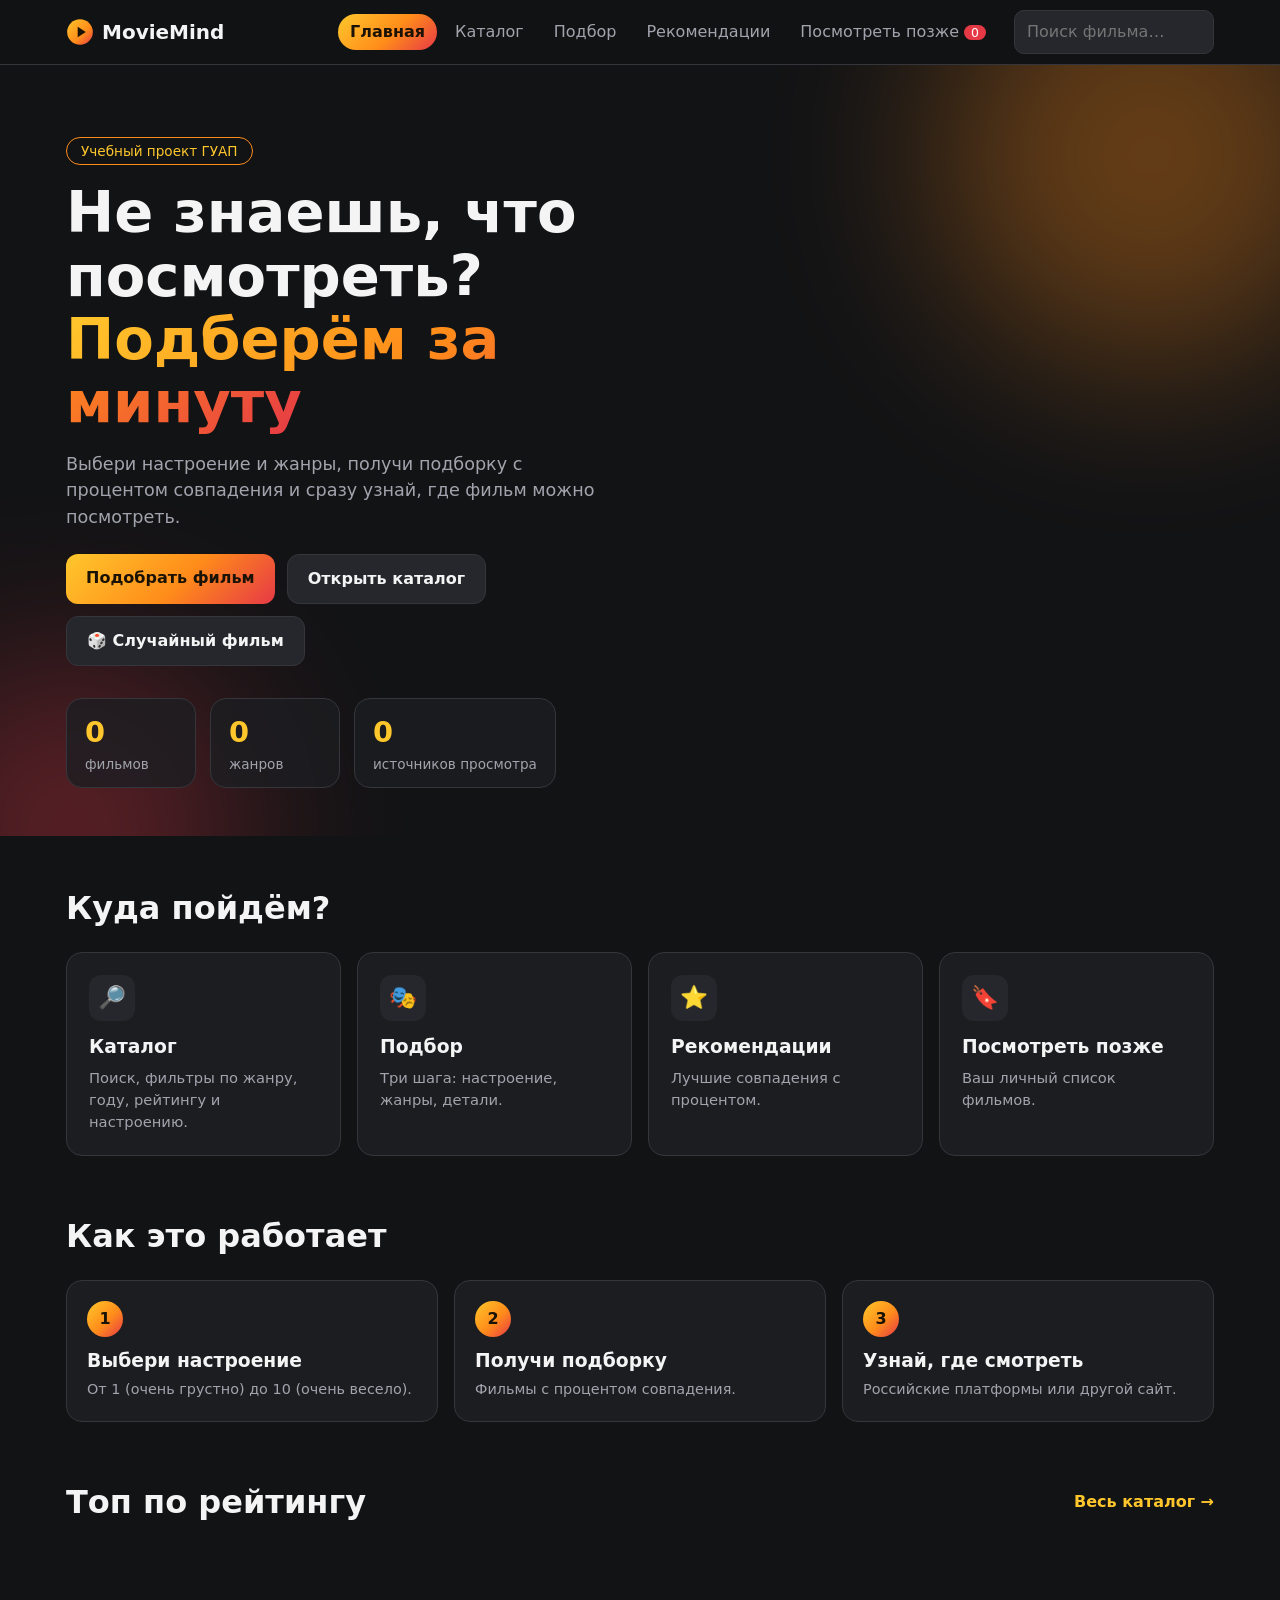
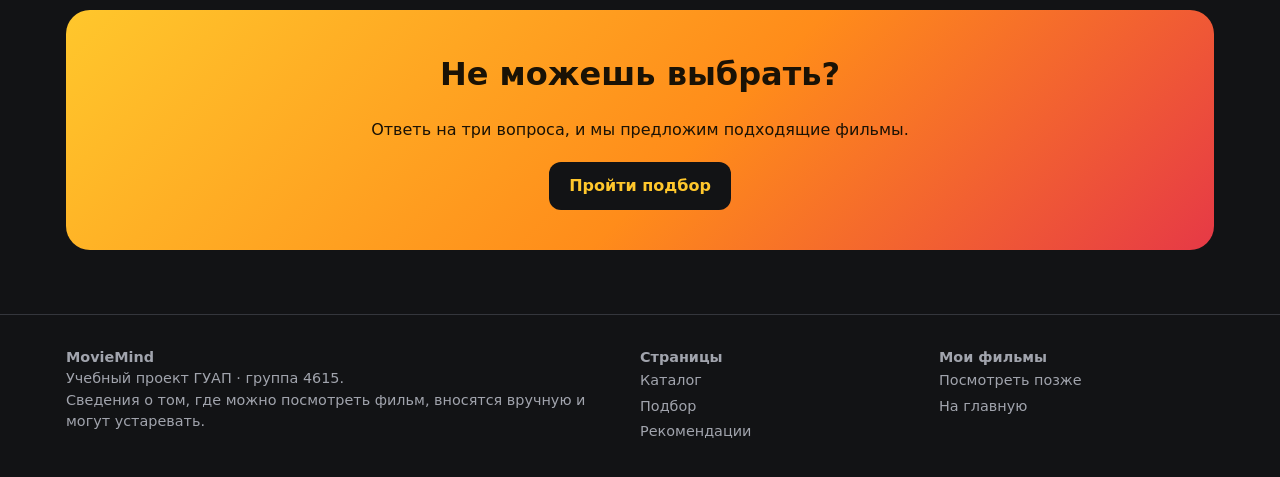
==== index.html @ a5f8bf85 "Add files via upload добавил файлы" ====
<!DOCTYPE html>
<html lang="ru">
<head>
<meta charset="UTF-8">
<meta name="viewport" content="width=device-width, initial-scale=1">
<title>MovieMind — подбор фильма за минуту</title>
<link rel="stylesheet" href="style.css">
</head>
<body data-page="index">
<div id="site-header"></div>
<main>
  <section class="hero">
    <div class="orb o1"></div><div class="orb o2"></div>
    <div class="wrap hero-in">
      <div>
        <span class="pill">Учебный проект ГУАП</span>
        <h1>Не знаешь, что посмотреть?<br><span class="grad-text">Подберём за минуту</span></h1>
        <p class="lead">Выбери настроение и жанры, получи подборку с процентом совпадения и сразу узнай, где фильм можно посмотреть.</p>
        <div class="hero-btns">
          <a class="btn btn-main" href="picker.html">Подобрать фильм</a>
          <a class="btn btn-ghost" href="catalog.html">Открыть каталог</a>
          <button class="btn btn-ghost" id="randomBtn" type="button">🎲 Случайный фильм</button>
        </div>
        <div class="stats">
          <div class="stat"><b id="statMovies">0</b>фильмов</div>
          <div class="stat"><b id="statGenres">0</b>жанров</div>
          <div class="stat"><b id="statSources">0</b>источников просмотра</div>
        </div>
      </div>
      <div class="stack" id="heroStack" aria-hidden="true"></div>
    </div>
  </section>

  <section class="wrap">
    <h2>Куда пойдём?</h2>
    <div class="tiles">
      <a class="tile" href="catalog.html"><span class="ico">🔎</span><h3>Каталог</h3><p>Поиск, фильтры по жанру, году, рейтингу и настроению.</p></a>
      <a class="tile" href="picker.html"><span class="ico">🎭</span><h3>Подбор</h3><p>Три шага: настроение, жанры, детали.</p></a>
      <a class="tile" href="recommendations.html"><span class="ico">⭐</span><h3>Рекомендации</h3><p>Лучшие совпадения с процентом.</p></a>
      <a class="tile" href="later.html"><span class="ico">🔖</span><h3>Посмотреть позже</h3><p>Ваш личный список фильмов.</p></a>
    </div>
  </section>

  <section class="wrap">
    <h2>Как это работает</h2>
    <div class="steps">
      <div class="step"><i>1</i><h3>Выбери настроение</h3><p class="meta">От 1 (очень грустно) до 10 (очень весело).</p></div>
      <div class="step"><i>2</i><h3>Получи подборку</h3><p class="meta">Фильмы с процентом совпадения.</p></div>
      <div class="step"><i>3</i><h3>Узнай, где смотреть</h3><p class="meta">Российские платформы или другой сайт.</p></div>
    </div>
  </section>

  <section class="wrap">
    <div class="row-head"><h2>Топ по рейтингу</h2><a href="catalog.html">Весь каталог →</a></div>
    <div class="hscroll" id="topRow"></div>
  </section>

  <section class="wrap">
    <div class="cta"><h2>Не можешь выбрать?</h2><p>Ответь на три вопроса, и мы предложим подходящие фильмы.</p><a class="btn btn-dark" href="picker.html">Пройти подбор</a></div>
  </section>
</main>
<div id="site-footer"></div>
<script src="data/movies.js"></script>
<script src="data/availability.js"></script>
<script src="func.js" defer></script>
</body>
</html>
---- style.css ----
:root{--bg:#121315;--surface:#1c1d21;--surface-2:#25272c;--border:#34363c;--text:#f4f4f5;--muted:#a1a4ad;--yellow:#FFC72C;--orange:#FF8C1A;--red:#E63946;--grad:linear-gradient(135deg,#FFC72C,#FF8C1A 55%,#E63946);--r:16px}
*{box-sizing:border-box}
html{scroll-behavior:smooth;scroll-padding-top:76px}
body{margin:0;background:var(--bg);color:var(--text);font:16px/1.5 system-ui,-apple-system,"Segoe UI",Roboto,Arial,sans-serif}
a{color:inherit;text-decoration:none}
button,input,select{font:inherit;color:inherit}
:focus-visible{outline:3px solid var(--yellow);outline-offset:2px}
.wrap{max-width:1180px;margin:0 auto;padding:0 16px}
section.wrap{padding-top:48px;padding-bottom:8px}
h1{font-size:clamp(2rem,6vw,3.6rem);line-height:1.1;margin:0 0 16px}
h2{font-size:clamp(1.4rem,3vw,2rem);margin:0 0 20px}
h3{margin:0 0 4px}
.grad-text{background:var(--grad);-webkit-background-clip:text;background-clip:text;color:transparent}
.meta{color:var(--muted);font-size:.9rem;margin:0}
.lead{color:var(--muted);font-size:1.1rem;max-width:560px;margin:0 0 24px}
.pill{display:inline-block;border:1px solid var(--orange);color:var(--yellow);border-radius:99px;padding:3px 14px;font-size:.85rem;margin-bottom:16px}
/* шапка */
.header{position:sticky;top:0;z-index:20;background:rgba(18,19,21,.85);backdrop-filter:blur(12px);border-bottom:1px solid var(--border)}
.header-in{display:flex;align-items:center;gap:16px;min-height:64px;flex-wrap:wrap;padding-top:6px;padding-bottom:6px}
.logo{font-weight:800;font-size:1.25rem;display:flex;align-items:center;gap:8px}
.logo svg{width:28px;height:28px}
nav{display:flex;gap:6px;margin-left:auto;flex-wrap:wrap}
nav a{color:var(--muted);padding:6px 12px;border-radius:99px;transition:.2s}
nav a:hover{color:var(--text);background:var(--surface-2)}
nav a.active{color:#1a1205;background:var(--grad);font-weight:700}
.count{background:var(--red);color:#fff;border-radius:99px;padding:0 7px;font-size:.78rem}
.quick{margin:0}
.input{background:var(--surface-2);border:1px solid var(--border);border-radius:10px;padding:9px 12px;width:100%}
#quickSearch{width:200px}
/* кнопки */
.btn{border:0;border-radius:12px;padding:12px 20px;font-weight:700;cursor:pointer;transition:.2s;display:inline-block;text-align:center}
.btn-main{background:var(--grad);color:#1a1205}
.btn-main:hover{transform:translateY(-2px);box-shadow:0 8px 24px rgba(255,140,26,.35)}
.btn-ghost{background:var(--surface-2);border:1px solid var(--border)}
.btn-ghost:hover{border-color:var(--yellow)}
.btn-dark{background:#121315;color:var(--yellow)}
.btn-dark:hover{transform:translateY(-2px)}
/* hero */
.hero{position:relative;overflow:hidden;padding:72px 0 48px}
.hero-in{position:relative;display:grid;grid-template-columns:1.2fr .8fr;gap:32px;align-items:center}
.orb{position:absolute;border-radius:50%;filter:blur(90px);opacity:.35;animation:float 9s ease-in-out infinite alternate}
.o1{width:420px;height:420px;background:var(--orange);top:-120px;right:-80px}
.o2{width:340px;height:340px;background:var(--red);bottom:-160px;left:-100px;animation-delay:-4s}
@keyframes float{to{transform:translate(30px,20px) scale(1.1)}}
.hero-btns{display:flex;gap:12px;flex-wrap:wrap}
.stats{display:flex;gap:14px;flex-wrap:wrap;margin-top:32px}
.stat{background:rgba(28,29,33,.8);border:1px solid var(--border);border-radius:var(--r);padding:12px 18px;min-width:130px;color:var(--muted);font-size:.85rem}
.stat b{display:block;font-size:1.8rem;color:var(--yellow)}
.stack{position:relative;height:380px}
.mini{position:absolute;width:190px;aspect-ratio:2/3;border-radius:var(--r);border:1px solid rgba(255,255,255,.15);box-shadow:0 20px 40px rgba(0,0,0,.5);display:flex;flex-direction:column;justify-content:flex-end;padding:14px;font-weight:700;transition:.3s}
.mini small{font-weight:400;opacity:.85}
.m0{left:0;top:30px;transform:rotate(-8deg)}
.m1{left:25%;top:0;transform:rotate(3deg);z-index:2}
.m2{right:0;top:50px;transform:rotate(11deg)}
.mini:hover{transform:translateY(-10px) rotate(0)}
/* плитки, шаги, CTA */
.tiles{display:grid;gap:16px;grid-template-columns:repeat(auto-fit,minmax(220px,1fr))}
.tile{background:var(--surface);border:1px solid var(--border);border-radius:var(--r);padding:22px;transition:.25s;position:relative;overflow:hidden}
.tile:hover{transform:translateY(-6px);border-color:var(--orange);box-shadow:0 14px 30px rgba(255,140,26,.18)}
.tile p{color:var(--muted);font-size:.92rem;margin:6px 0 0}
.ico{display:grid;place-items:center;width:46px;height:46px;border-radius:12px;background:var(--surface-2);font-size:1.4rem;margin-bottom:12px}
.steps{display:grid;gap:16px;grid-template-columns:repeat(auto-fit,minmax(220px,1fr))}
.step{background:var(--surface);border:1px solid var(--border);border-radius:var(--r);padding:20px}
.step i{display:grid;place-items:center;width:36px;height:36px;border-radius:50%;background:var(--grad);color:#1a1205;font-style:normal;font-weight:800;margin-bottom:10px}
.row-head{display:flex;justify-content:space-between;align-items:center;gap:12px;flex-wrap:wrap;margin-bottom:16px}
.row-head h2{margin:0}
.row-head>a:not(.btn){color:var(--yellow);font-weight:600}
.hscroll{display:flex;gap:16px;overflow-x:auto;padding-bottom:12px;scroll-snap-type:x proximity}
.hscroll .card{min-width:190px;max-width:190px;scroll-snap-align:start}
.cta{background:var(--grad);color:#1a1205;border-radius:24px;padding:40px 24px;text-align:center}
.cta p{margin:0 0 20px}
/* внутренние страницы */
.page-head{padding:48px 0 16px;background:radial-gradient(500px 220px at 80% 0,rgba(230,57,70,.25),transparent),radial-gradient(500px 220px at 5% 0,rgba(255,199,44,.15),transparent);border-bottom:1px solid var(--border)}
.page-head h1{font-size:clamp(1.8rem,5vw,2.8rem)}
.crumbs{color:var(--muted);font-size:.9rem;margin:0 0 8px}
.crumbs a:hover{color:var(--yellow)}
/* каталог */
.layout{display:grid;gap:24px;grid-template-columns:260px 1fr}
.filters,.panel{background:var(--surface);border:1px solid var(--border);border-radius:var(--r);padding:18px}
.filters{align-self:start;position:sticky;top:80px}
.filters #paramsBox .f-title:first-child{margin-top:16px}
.f-title{font-weight:700;margin:16px 0 8px;font-size:.95rem;color:var(--muted)}
.f-title:first-child{margin-top:0}
.row2{display:flex;gap:8px}
input[type=range]{width:100%;accent-color:var(--orange)}
.chips{display:flex;flex-wrap:wrap;gap:8px}
.chip{background:var(--surface-2);border:1px solid var(--border);border-radius:99px;padding:5px 12px;cursor:pointer;font-size:.9rem;transition:.2s}
.chip:hover{border-color:var(--orange)}
.chip.active{background:var(--yellow);color:#1a1205;border-color:var(--yellow);font-weight:600}
.toolbar{display:flex;gap:10px;flex-wrap:wrap;align-items:center;margin-bottom:12px}
.toolbar .input{flex:1;min-width:160px}
.toolbar select.input{flex:0 0 auto;width:auto}
#filtersBtn{display:none}
.grid{display:grid;gap:16px;grid-template-columns:repeat(auto-fill,minmax(200px,1fr))}
.card{background:var(--surface);border:1px solid var(--border);border-radius:var(--r);overflow:hidden;display:flex;flex-direction:column;transition:.2s}
.card:hover{transform:translateY(-4px);border-color:var(--orange);box-shadow:0 10px 28px rgba(0,0,0,.4)}
.poster{position:relative;aspect-ratio:2/3;display:grid;place-items:center;font-size:4rem;font-weight:800;color:rgba(255,255,255,.85)}
.poster img{position:absolute;inset:0;width:100%;height:100%;object-fit:cover}
.p0{background:linear-gradient(160deg,#FFC72C,#FF8C1A)}
.p1{background:linear-gradient(160deg,#FF8C1A,#E63946)}
.p2{background:linear-gradient(160deg,#6b6f78,#25272c)}
.p3{background:linear-gradient(160deg,#E63946,#4a1d22)}
.badge{position:absolute;top:10px;left:10px;background:var(--yellow);color:#1a1205;font-weight:800;border-radius:8px;padding:2px 8px;font-size:.9rem}
.mood{position:absolute;top:10px;right:10px;background:rgba(18,19,21,.85);border-radius:8px;padding:2px 8px;font-size:.78rem;font-weight:600}
.card-body{padding:12px;display:flex;flex-direction:column;gap:6px;flex:1}
.card h3{font-size:1rem}
.desc{color:var(--muted);font-size:.88rem;margin:0;display:-webkit-box;-webkit-line-clamp:2;-webkit-box-orient:vertical;overflow:hidden}
.match{height:6px;border-radius:99px;background:var(--surface-2);overflow:hidden}
.match span{display:block;height:100%;background:var(--grad)}
.actions{display:flex;gap:8px;margin-top:auto;padding-top:8px}
.actions .btn{padding:8px 6px;font-size:.82rem;flex:1}
.later-btn.on{background:var(--red);border-color:var(--red);color:#fff}
.msg{padding:24px;text-align:center;color:var(--muted);background:var(--surface);border:1px dashed var(--border);border-radius:var(--r);margin-bottom:16px}
.msg.error{border-color:var(--red);color:#ffb4ba}
.msg.warn{border-color:var(--orange);color:#ffd2a1}
/* подбор */
.wizard{max-width:720px;margin:0 auto;padding:28px}
.progress{height:8px;border-radius:99px;background:var(--surface-2);overflow:hidden;margin-bottom:10px}
.progress span{display:block;height:100%;width:50%;background:var(--grad);transition:.3s}
.pane{display:none;padding:12px 0}
.pane.active{display:block}
.mood-box{background:var(--surface-2);border:1px solid var(--border);border-radius:12px;padding:10px 12px}
.mood-preview{display:flex;align-items:center;gap:8px;flex-wrap:wrap;margin-bottom:8px;font-size:.9rem;color:var(--yellow);font-weight:600}
.mood-face-sm{font-size:1.7rem;line-height:1}
.mood-field{display:flex;align-items:center;gap:6px;flex:1;font-size:.85rem;color:var(--muted)}
.mood-field .input{padding:6px 8px;min-width:0}
.wiz-actions{display:flex;justify-content:space-between;margin-top:20px}
/* окно и подсказки */
dialog{background:var(--surface);color:var(--text);border:1px solid var(--border);border-radius:var(--r);padding:24px;max-width:460px;width:calc(100% - 32px)}
dialog::backdrop{background:rgba(0,0,0,.7)}
.tag{display:inline-block;background:var(--surface-2);border:1px solid var(--border);border-radius:99px;padding:2px 10px;font-size:.85rem}
.src{display:flex;justify-content:space-between;align-items:center;gap:8px;padding:10px 0;border-bottom:1px solid var(--border)}
.src a{color:var(--yellow);font-weight:600}
.note{color:var(--muted);font-size:.85rem;margin:12px 0 0}
#toast{position:fixed;bottom:20px;left:50%;transform:translate(-50%,20px);background:var(--surface-2);border:1px solid var(--orange);padding:10px 18px;border-radius:12px;opacity:0;pointer-events:none;transition:.25s;z-index:50}
#toast.show{opacity:1;transform:translate(-50%,0)}
footer{border-top:1px solid var(--border);margin-top:56px;padding:32px 0;color:var(--muted);font-size:.9rem}
.f-cols{display:grid;gap:24px;grid-template-columns:2fr 1fr 1fr}
.f-cols a{display:block;padding:2px 0}
.f-cols a:hover{color:var(--yellow)}
@media(max-width:860px){
  .hero-in,.f-cols{grid-template-columns:1fr}
  .stack{display:none}
  .layout{grid-template-columns:1fr}
  .filters{display:none;position:static}
  .filters.open{display:block}
  #filtersBtn{display:inline-block}
  nav{margin-left:0;order:3;width:100%}
  .quick{flex:1}
  #quickSearch{width:100%}
}
@media(prefers-reduced-motion:reduce){*{transition:none!important;animation:none!important;scroll-behavior:auto!important}}
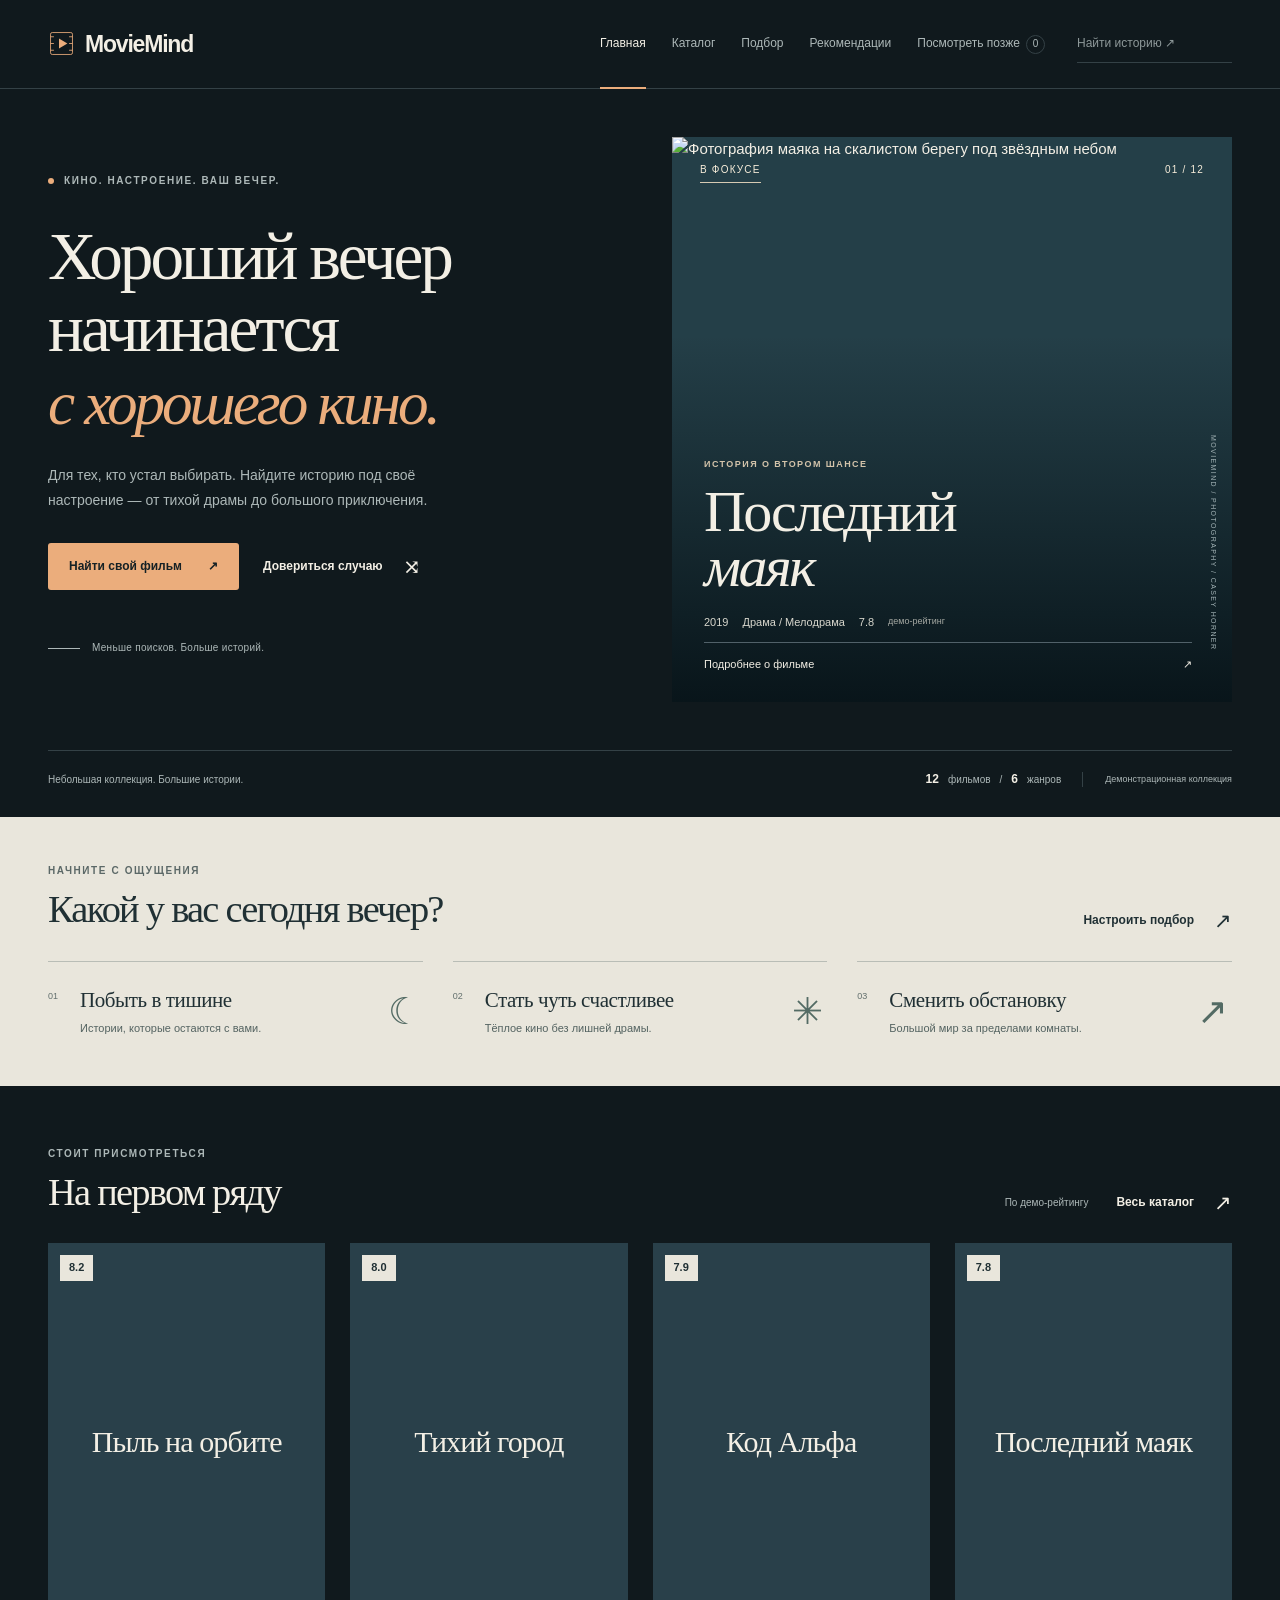
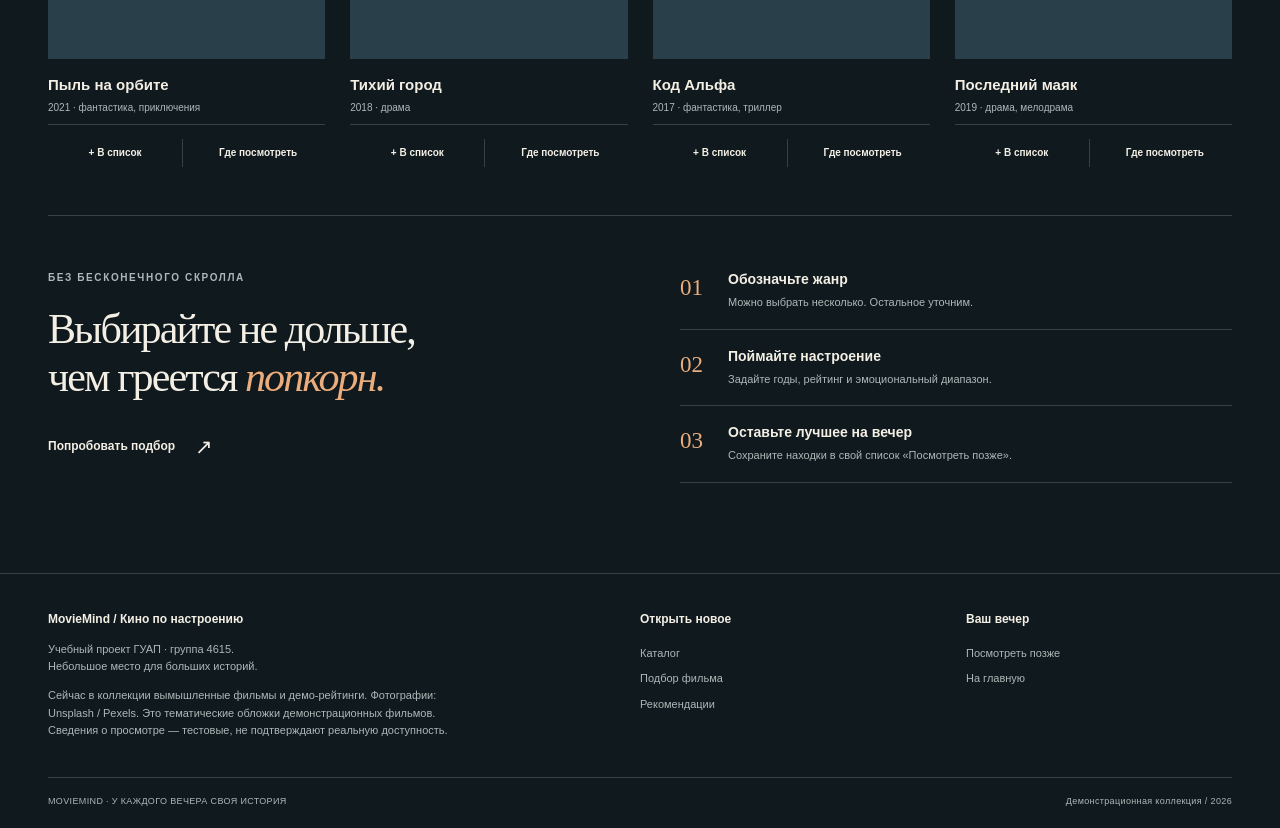
==== commit d62f73ca: "Redesign MovieMind and document next team task" ====
--- a/index.html
+++ b/index.html
@@ -1,67 +1,48 @@
 <!DOCTYPE html>
 <html lang="ru">
 <head>
-<meta charset="UTF-8">
-<meta name="viewport" content="width=device-width, initial-scale=1">
-<title>MovieMind — подбор фильма за минуту</title>
-<link rel="stylesheet" href="style.css">
+<meta charset="UTF-8"><meta name="viewport" content="width=device-width, initial-scale=1">
+<meta name="description" content="MovieMind — найдите кино под своё настроение и соберите список на вечер.">
+<meta name="theme-color" content="#10191d">
+<title>MovieMind — у каждого вечера своя история</title>
+<link rel="icon" href="assets/favicon.svg" type="image/svg+xml"><link rel="stylesheet" href="style.css">
 </head>
 <body data-page="index">
 <div id="site-header"></div>
-<main>
-  <section class="hero">
-    <div class="orb o1"></div><div class="orb o2"></div>
-    <div class="wrap hero-in">
-      <div>
-        <span class="pill">Учебный проект ГУАП</span>
-        <h1>Не знаешь, что посмотреть?<br><span class="grad-text">Подберём за минуту</span></h1>
-        <p class="lead">Выбери настроение и жанры, получи подборку с процентом совпадения и сразу узнай, где фильм можно посмотреть.</p>
-        <div class="hero-btns">
-          <a class="btn btn-main" href="picker.html">Подобрать фильм</a>
-          <a class="btn btn-ghost" href="catalog.html">Открыть каталог</a>
-          <button class="btn btn-ghost" id="randomBtn" type="button">🎲 Случайный фильм</button>
-        </div>
-        <div class="stats">
-          <div class="stat"><b id="statMovies">0</b>фильмов</div>
-          <div class="stat"><b id="statGenres">0</b>жанров</div>
-          <div class="stat"><b id="statSources">0</b>источников просмотра</div>
-        </div>
-      </div>
-      <div class="stack" id="heroStack" aria-hidden="true"></div>
-    </div>
-  </section>
-
-  <section class="wrap">
-    <h2>Куда пойдём?</h2>
-    <div class="tiles">
-      <a class="tile" href="catalog.html"><span class="ico">🔎</span><h3>Каталог</h3><p>Поиск, фильтры по жанру, году, рейтингу и настроению.</p></a>
-      <a class="tile" href="picker.html"><span class="ico">🎭</span><h3>Подбор</h3><p>Три шага: настроение, жанры, детали.</p></a>
-      <a class="tile" href="recommendations.html"><span class="ico">⭐</span><h3>Рекомендации</h3><p>Лучшие совпадения с процентом.</p></a>
-      <a class="tile" href="later.html"><span class="ico">🔖</span><h3>Посмотреть позже</h3><p>Ваш личный список фильмов.</p></a>
-    </div>
-  </section>
-
-  <section class="wrap">
-    <h2>Как это работает</h2>
-    <div class="steps">
-      <div class="step"><i>1</i><h3>Выбери настроение</h3><p class="meta">От 1 (очень грустно) до 10 (очень весело).</p></div>
-      <div class="step"><i>2</i><h3>Получи подборку</h3><p class="meta">Фильмы с процентом совпадения.</p></div>
-      <div class="step"><i>3</i><h3>Узнай, где смотреть</h3><p class="meta">Российские платформы или другой сайт.</p></div>
-    </div>
-  </section>
-
-  <section class="wrap">
-    <div class="row-head"><h2>Топ по рейтингу</h2><a href="catalog.html">Весь каталог →</a></div>
-    <div class="hscroll" id="topRow"></div>
-  </section>
-
-  <section class="wrap">
-    <div class="cta"><h2>Не можешь выбрать?</h2><p>Ответь на три вопроса, и мы предложим подходящие фильмы.</p><a class="btn btn-dark" href="picker.html">Пройти подбор</a></div>
-  </section>
+<main id="main-content">
+<section class="hero wrap" aria-labelledby="heroTitle">
+ <div class="hero-copy">
+  <p class="eyebrow"><span class="live-dot"></span> Кино. Настроение. Ваш вечер.</p>
+  <h1 id="heroTitle">Хороший вечер<br>начинается<br><em>с хорошего кино.</em></h1>
+  <p class="lead">Для тех, кто устал выбирать. Найдите историю под своё настроение — от тихой драмы до большого приключения.</p>
+  <div class="hero-btns"><a class="btn btn-main" href="picker.html">Найти свой фильм <span aria-hidden="true">↗</span></a><button class="text-btn" id="randomBtn" type="button">Довериться случаю <span aria-hidden="true">⤨</span></button></div>
+  <div class="hero-caption"><span class="caption-rule"></span> Меньше поисков. Больше историй.</div>
+ </div>
+ <article class="feature" aria-labelledby="featureTitle">
+  <img class="feature-art" src="assets/photo-1.jpg" alt="Фотография маяка на скалистом берегу под звёздным небом" fetchpriority="high" width="1200" height="1500">
+  <div class="feature-top"><span>В ФОКУСЕ</span><span>01 / 12</span></div>
+  <div class="feature-info"><p class="eyebrow">История о втором шансе</p><h2 id="featureTitle">Последний<br><em>маяк</em></h2><p class="feature-meta">2019 <span>Драма / Мелодрама</span> 7.8 <small>демо-рейтинг</small></p><button class="feature-link" id="featureBtn" type="button">Подробнее о фильме <span aria-hidden="true">↗</span></button></div>
+  <span class="feature-side">MOVIEMIND / PHOTOGRAPHY / CASEY HORNER</span>
+ </article>
+</section>
+<div class="collection-line wrap"><span>Небольшая коллекция. Большие истории.</span><div><b id="statMovies">12</b> фильмов <span aria-hidden="true">/</span> <b id="statGenres">6</b> жанров <span class="collection-note">Демонстрационная коллекция</span></div></div>
+<section class="mood-section" aria-labelledby="moodHeading"><div class="wrap">
+ <div class="row-head"><div><p class="eyebrow">НАЧНИТЕ С ОЩУЩЕНИЯ</p><h2 id="moodHeading">Какой у вас сегодня вечер?</h2></div><a class="editorial-link" href="picker.html">Настроить подбор <span aria-hidden="true">↗</span></a></div>
+ <div class="mood-collections">
+  <a class="mood-collection" href="catalog.html?genre=драма&amp;moodFrom=1&amp;moodTo=4"><span class="mood-number">01</span><div><h3>Побыть в тишине</h3><p>Истории, которые остаются с вами.</p></div><span class="mood-symbol" aria-hidden="true">☾</span></a>
+  <a class="mood-collection" href="catalog.html?genre=комедия&amp;moodFrom=7&amp;moodTo=10"><span class="mood-number">02</span><div><h3>Стать чуть счастливее</h3><p>Тёплое кино без лишней драмы.</p></div><span class="mood-symbol" aria-hidden="true">✳</span></a>
+  <a class="mood-collection" href="catalog.html?genre=приключения"><span class="mood-number">03</span><div><h3>Сменить обстановку</h3><p>Большой мир за пределами комнаты.</p></div><span class="mood-symbol" aria-hidden="true">↗</span></a>
+ </div>
+</div></section>
+<section class="wrap selection-section" aria-labelledby="selectionHeading">
+ <div class="row-head"><div><p class="eyebrow">СТОИТ ПРИСМОТРЕТЬСЯ</p><h2 id="selectionHeading">На первом ряду</h2></div><div class="selection-nav"><span>По демо-рейтингу</span><a class="editorial-link" href="catalog.html">Весь каталог <span aria-hidden="true">↗</span></a></div></div>
+ <div class="home-grid" id="topRow"></div>
+</section>
+<section class="wrap about-selection" aria-labelledby="aboutHeading">
+ <div><p class="eyebrow">БЕЗ БЕСКОНЕЧНОГО СКРОЛЛА</p><h2 id="aboutHeading">Выбирайте не дольше,<br>чем греется <em>попкорн.</em></h2><a class="editorial-link" href="picker.html">Попробовать подбор <span aria-hidden="true">↗</span></a></div>
+ <ol class="editorial-steps"><li><span>01</span><div><h3>Обозначьте жанр</h3><p>Можно выбрать несколько. Остальное уточним.</p></div></li><li><span>02</span><div><h3>Поймайте настроение</h3><p>Задайте годы, рейтинг и эмоциональный диапазон.</p></div></li><li><span>03</span><div><h3>Оставьте лучшее на вечер</h3><p>Сохраните находки в свой список «Посмотреть позже».</p></div></li></ol>
+</section>
 </main>
 <div id="site-footer"></div>
-<script src="data/movies.js"></script>
-<script src="data/availability.js"></script>
-<script src="func.js" defer></script>
-</body>
-</html>
+<script src="data/movies.js"></script><script src="data/availability.js"></script><script src="func.js" defer></script>
+</body></html>
--- a/style.css
+++ b/style.css
@@ -1,152 +1,11 @@
-:root{--bg:#121315;--surface:#1c1d21;--surface-2:#25272c;--border:#34363c;--text:#f4f4f5;--muted:#a1a4ad;--yellow:#FFC72C;--orange:#FF8C1A;--red:#E63946;--grad:linear-gradient(135deg,#FFC72C,#FF8C1A 55%,#E63946);--r:16px}
-*{box-sizing:border-box}
-html{scroll-behavior:smooth;scroll-padding-top:76px}
-body{margin:0;background:var(--bg);color:var(--text);font:16px/1.5 system-ui,-apple-system,"Segoe UI",Roboto,Arial,sans-serif}
-a{color:inherit;text-decoration:none}
-button,input,select{font:inherit;color:inherit}
-:focus-visible{outline:3px solid var(--yellow);outline-offset:2px}
-.wrap{max-width:1180px;margin:0 auto;padding:0 16px}
-section.wrap{padding-top:48px;padding-bottom:8px}
-h1{font-size:clamp(2rem,6vw,3.6rem);line-height:1.1;margin:0 0 16px}
-h2{font-size:clamp(1.4rem,3vw,2rem);margin:0 0 20px}
-h3{margin:0 0 4px}
-.grad-text{background:var(--grad);-webkit-background-clip:text;background-clip:text;color:transparent}
-.meta{color:var(--muted);font-size:.9rem;margin:0}
-.lead{color:var(--muted);font-size:1.1rem;max-width:560px;margin:0 0 24px}
-.pill{display:inline-block;border:1px solid var(--orange);color:var(--yellow);border-radius:99px;padding:3px 14px;font-size:.85rem;margin-bottom:16px}
-/* шапка */
-.header{position:sticky;top:0;z-index:20;background:rgba(18,19,21,.85);backdrop-filter:blur(12px);border-bottom:1px solid var(--border)}
-.header-in{display:flex;align-items:center;gap:16px;min-height:64px;flex-wrap:wrap;padding-top:6px;padding-bottom:6px}
-.logo{font-weight:800;font-size:1.25rem;display:flex;align-items:center;gap:8px}
-.logo svg{width:28px;height:28px}
-nav{display:flex;gap:6px;margin-left:auto;flex-wrap:wrap}
-nav a{color:var(--muted);padding:6px 12px;border-radius:99px;transition:.2s}
-nav a:hover{color:var(--text);background:var(--surface-2)}
-nav a.active{color:#1a1205;background:var(--grad);font-weight:700}
-.count{background:var(--red);color:#fff;border-radius:99px;padding:0 7px;font-size:.78rem}
-.quick{margin:0}
-.input{background:var(--surface-2);border:1px solid var(--border);border-radius:10px;padding:9px 12px;width:100%}
-#quickSearch{width:200px}
-/* кнопки */
-.btn{border:0;border-radius:12px;padding:12px 20px;font-weight:700;cursor:pointer;transition:.2s;display:inline-block;text-align:center}
-.btn-main{background:var(--grad);color:#1a1205}
-.btn-main:hover{transform:translateY(-2px);box-shadow:0 8px 24px rgba(255,140,26,.35)}
-.btn-ghost{background:var(--surface-2);border:1px solid var(--border)}
-.btn-ghost:hover{border-color:var(--yellow)}
-.btn-dark{background:#121315;color:var(--yellow)}
-.btn-dark:hover{transform:translateY(-2px)}
-/* hero */
-.hero{position:relative;overflow:hidden;padding:72px 0 48px}
-.hero-in{position:relative;display:grid;grid-template-columns:1.2fr .8fr;gap:32px;align-items:center}
-.orb{position:absolute;border-radius:50%;filter:blur(90px);opacity:.35;animation:float 9s ease-in-out infinite alternate}
-.o1{width:420px;height:420px;background:var(--orange);top:-120px;right:-80px}
-.o2{width:340px;height:340px;background:var(--red);bottom:-160px;left:-100px;animation-delay:-4s}
-@keyframes float{to{transform:translate(30px,20px) scale(1.1)}}
-.hero-btns{display:flex;gap:12px;flex-wrap:wrap}
-.stats{display:flex;gap:14px;flex-wrap:wrap;margin-top:32px}
-.stat{background:rgba(28,29,33,.8);border:1px solid var(--border);border-radius:var(--r);padding:12px 18px;min-width:130px;color:var(--muted);font-size:.85rem}
-.stat b{display:block;font-size:1.8rem;color:var(--yellow)}
-.stack{position:relative;height:380px}
-.mini{position:absolute;width:190px;aspect-ratio:2/3;border-radius:var(--r);border:1px solid rgba(255,255,255,.15);box-shadow:0 20px 40px rgba(0,0,0,.5);display:flex;flex-direction:column;justify-content:flex-end;padding:14px;font-weight:700;transition:.3s}
-.mini small{font-weight:400;opacity:.85}
-.m0{left:0;top:30px;transform:rotate(-8deg)}
-.m1{left:25%;top:0;transform:rotate(3deg);z-index:2}
-.m2{right:0;top:50px;transform:rotate(11deg)}
-.mini:hover{transform:translateY(-10px) rotate(0)}
-/* плитки, шаги, CTA */
-.tiles{display:grid;gap:16px;grid-template-columns:repeat(auto-fit,minmax(220px,1fr))}
-.tile{background:var(--surface);border:1px solid var(--border);border-radius:var(--r);padding:22px;transition:.25s;position:relative;overflow:hidden}
-.tile:hover{transform:translateY(-6px);border-color:var(--orange);box-shadow:0 14px 30px rgba(255,140,26,.18)}
-.tile p{color:var(--muted);font-size:.92rem;margin:6px 0 0}
-.ico{display:grid;place-items:center;width:46px;height:46px;border-radius:12px;background:var(--surface-2);font-size:1.4rem;margin-bottom:12px}
-.steps{display:grid;gap:16px;grid-template-columns:repeat(auto-fit,minmax(220px,1fr))}
-.step{background:var(--surface);border:1px solid var(--border);border-radius:var(--r);padding:20px}
-.step i{display:grid;place-items:center;width:36px;height:36px;border-radius:50%;background:var(--grad);color:#1a1205;font-style:normal;font-weight:800;margin-bottom:10px}
-.row-head{display:flex;justify-content:space-between;align-items:center;gap:12px;flex-wrap:wrap;margin-bottom:16px}
-.row-head h2{margin:0}
-.row-head>a:not(.btn){color:var(--yellow);font-weight:600}
-.hscroll{display:flex;gap:16px;overflow-x:auto;padding-bottom:12px;scroll-snap-type:x proximity}
-.hscroll .card{min-width:190px;max-width:190px;scroll-snap-align:start}
-.cta{background:var(--grad);color:#1a1205;border-radius:24px;padding:40px 24px;text-align:center}
-.cta p{margin:0 0 20px}
-/* внутренние страницы */
-.page-head{padding:48px 0 16px;background:radial-gradient(500px 220px at 80% 0,rgba(230,57,70,.25),transparent),radial-gradient(500px 220px at 5% 0,rgba(255,199,44,.15),transparent);border-bottom:1px solid var(--border)}
-.page-head h1{font-size:clamp(1.8rem,5vw,2.8rem)}
-.crumbs{color:var(--muted);font-size:.9rem;margin:0 0 8px}
-.crumbs a:hover{color:var(--yellow)}
-/* каталог */
-.layout{display:grid;gap:24px;grid-template-columns:260px 1fr}
-.filters,.panel{background:var(--surface);border:1px solid var(--border);border-radius:var(--r);padding:18px}
-.filters{align-self:start;position:sticky;top:80px}
-.filters #paramsBox .f-title:first-child{margin-top:16px}
-.f-title{font-weight:700;margin:16px 0 8px;font-size:.95rem;color:var(--muted)}
-.f-title:first-child{margin-top:0}
-.row2{display:flex;gap:8px}
-input[type=range]{width:100%;accent-color:var(--orange)}
-.chips{display:flex;flex-wrap:wrap;gap:8px}
-.chip{background:var(--surface-2);border:1px solid var(--border);border-radius:99px;padding:5px 12px;cursor:pointer;font-size:.9rem;transition:.2s}
-.chip:hover{border-color:var(--orange)}
-.chip.active{background:var(--yellow);color:#1a1205;border-color:var(--yellow);font-weight:600}
-.toolbar{display:flex;gap:10px;flex-wrap:wrap;align-items:center;margin-bottom:12px}
-.toolbar .input{flex:1;min-width:160px}
-.toolbar select.input{flex:0 0 auto;width:auto}
-#filtersBtn{display:none}
-.grid{display:grid;gap:16px;grid-template-columns:repeat(auto-fill,minmax(200px,1fr))}
-.card{background:var(--surface);border:1px solid var(--border);border-radius:var(--r);overflow:hidden;display:flex;flex-direction:column;transition:.2s}
-.card:hover{transform:translateY(-4px);border-color:var(--orange);box-shadow:0 10px 28px rgba(0,0,0,.4)}
-.poster{position:relative;aspect-ratio:2/3;display:grid;place-items:center;font-size:4rem;font-weight:800;color:rgba(255,255,255,.85)}
-.poster img{position:absolute;inset:0;width:100%;height:100%;object-fit:cover}
-.p0{background:linear-gradient(160deg,#FFC72C,#FF8C1A)}
-.p1{background:linear-gradient(160deg,#FF8C1A,#E63946)}
-.p2{background:linear-gradient(160deg,#6b6f78,#25272c)}
-.p3{background:linear-gradient(160deg,#E63946,#4a1d22)}
-.badge{position:absolute;top:10px;left:10px;background:var(--yellow);color:#1a1205;font-weight:800;border-radius:8px;padding:2px 8px;font-size:.9rem}
-.mood{position:absolute;top:10px;right:10px;background:rgba(18,19,21,.85);border-radius:8px;padding:2px 8px;font-size:.78rem;font-weight:600}
-.card-body{padding:12px;display:flex;flex-direction:column;gap:6px;flex:1}
-.card h3{font-size:1rem}
-.desc{color:var(--muted);font-size:.88rem;margin:0;display:-webkit-box;-webkit-line-clamp:2;-webkit-box-orient:vertical;overflow:hidden}
-.match{height:6px;border-radius:99px;background:var(--surface-2);overflow:hidden}
-.match span{display:block;height:100%;background:var(--grad)}
-.actions{display:flex;gap:8px;margin-top:auto;padding-top:8px}
-.actions .btn{padding:8px 6px;font-size:.82rem;flex:1}
-.later-btn.on{background:var(--red);border-color:var(--red);color:#fff}
-.msg{padding:24px;text-align:center;color:var(--muted);background:var(--surface);border:1px dashed var(--border);border-radius:var(--r);margin-bottom:16px}
-.msg.error{border-color:var(--red);color:#ffb4ba}
-.msg.warn{border-color:var(--orange);color:#ffd2a1}
-/* подбор */
-.wizard{max-width:720px;margin:0 auto;padding:28px}
-.progress{height:8px;border-radius:99px;background:var(--surface-2);overflow:hidden;margin-bottom:10px}
-.progress span{display:block;height:100%;width:50%;background:var(--grad);transition:.3s}
-.pane{display:none;padding:12px 0}
-.pane.active{display:block}
-.mood-box{background:var(--surface-2);border:1px solid var(--border);border-radius:12px;padding:10px 12px}
-.mood-preview{display:flex;align-items:center;gap:8px;flex-wrap:wrap;margin-bottom:8px;font-size:.9rem;color:var(--yellow);font-weight:600}
-.mood-face-sm{font-size:1.7rem;line-height:1}
-.mood-field{display:flex;align-items:center;gap:6px;flex:1;font-size:.85rem;color:var(--muted)}
-.mood-field .input{padding:6px 8px;min-width:0}
-.wiz-actions{display:flex;justify-content:space-between;margin-top:20px}
-/* окно и подсказки */
-dialog{background:var(--surface);color:var(--text);border:1px solid var(--border);border-radius:var(--r);padding:24px;max-width:460px;width:calc(100% - 32px)}
-dialog::backdrop{background:rgba(0,0,0,.7)}
-.tag{display:inline-block;background:var(--surface-2);border:1px solid var(--border);border-radius:99px;padding:2px 10px;font-size:.85rem}
-.src{display:flex;justify-content:space-between;align-items:center;gap:8px;padding:10px 0;border-bottom:1px solid var(--border)}
-.src a{color:var(--yellow);font-weight:600}
-.note{color:var(--muted);font-size:.85rem;margin:12px 0 0}
-#toast{position:fixed;bottom:20px;left:50%;transform:translate(-50%,20px);background:var(--surface-2);border:1px solid var(--orange);padding:10px 18px;border-radius:12px;opacity:0;pointer-events:none;transition:.25s;z-index:50}
-#toast.show{opacity:1;transform:translate(-50%,0)}
-footer{border-top:1px solid var(--border);margin-top:56px;padding:32px 0;color:var(--muted);font-size:.9rem}
-.f-cols{display:grid;gap:24px;grid-template-columns:2fr 1fr 1fr}
-.f-cols a{display:block;padding:2px 0}
-.f-cols a:hover{color:var(--yellow)}
-@media(max-width:860px){
-  .hero-in,.f-cols{grid-template-columns:1fr}
-  .stack{display:none}
-  .layout{grid-template-columns:1fr}
-  .filters{display:none;position:static}
-  .filters.open{display:block}
-  #filtersBtn{display:inline-block}
-  nav{margin-left:0;order:3;width:100%}
-  .quick{flex:1}
-  #quickSearch{width:100%}
-}
-@media(prefers-reduced-motion:reduce){*{transition:none!important;animation:none!important;scroll-behavior:auto!important}}
+/* MovieMind — cinematic editorial. Local typefaces and original SVG artwork. */
+:root{--bg:#10191d;--surface:#172228;--surface-2:#1d2a30;--border:#344146;--text:#f3efe5;--muted:#adb8b8;--accent:#ebad7c;--paper:#e9e6dc;--ink:#203034;--r:3px;--serif:Georgia,'Times New Roman',serif}
+*{box-sizing:border-box}html{scroll-behavior:smooth;scroll-padding-top:28px}body{margin:0;background:var(--bg);color:var(--text);font:15px/1.6 -apple-system,BlinkMacSystemFont,'Segoe UI',Arial,sans-serif}a{color:inherit;text-decoration:none}button,input,select{font:inherit;color:inherit}button,a,input,select{-webkit-tap-highlight-color:transparent}button{cursor:pointer;touch-action:manipulation}:focus-visible{outline:2px solid var(--accent);outline-offset:5px}[hidden]{display:none!important}img{display:block;max-width:100%}.wrap{width:min(1320px,100% - 96px);margin-inline:auto}h1,h2,h3,p{margin-top:0}h1,h2{font-family:var(--serif);font-weight:400;letter-spacing:-.045em;line-height:1.08}h1{font-size:clamp(42px,5.25vw,76px)}h2{font-size:clamp(30px,3vw,44px);margin-bottom:24px}h3{line-height:1.35}em{font-weight:400;color:var(--accent)}.eyebrow{font-size:10px;font-weight:650;letter-spacing:.16em;text-transform:uppercase;color:var(--muted);margin-bottom:20px}.lead{font-size:15px;line-height:1.8;color:var(--muted);max-width:460px}.meta,.note{font-size:12px;color:var(--muted)}.meta{margin-bottom:8px}.note{margin:12px 0}.header{border-bottom:1px solid var(--border)}.header-in{min-height:88px;display:flex;align-items:center;gap:32px}.logo{font-size:23px;letter-spacing:-1.2px;font-weight:750;white-space:nowrap;display:flex;gap:10px;align-items:center}.logo svg{width:27px;height:27px;color:var(--accent)}nav{display:flex;gap:26px;align-self:stretch;margin-left:auto}nav a{display:flex;align-items:center;gap:6px;position:relative;font-size:12px;white-space:nowrap;color:var(--muted)}nav a:hover,nav a.active{color:var(--text)}nav a.active:after{content:'';height:2px;background:var(--accent);position:absolute;bottom:-1px;left:0;right:0}.count{font-size:10px;border:1px solid var(--border);border-radius:50%;min-width:19px;height:19px;display:grid;place-items:center}.quick{margin:0;width:155px}.quick input.input{width:100%;background:transparent;border:0;border-bottom:1px solid var(--border);padding:9px 0;font-size:12px;border-radius:0}.skip-link{position:absolute;left:20px;top:-60px;background:var(--paper);color:var(--ink);padding:10px;z-index:100}.skip-link:focus{top:10px}
+.btn{display:inline-flex;align-items:center;justify-content:center;gap:26px;border:1px solid transparent;border-radius:var(--r);padding:13px 20px;font-size:12px;font-weight:650;line-height:1.6;text-align:center;transition:background .18s,transform .18s}.btn-main{background:var(--accent);color:#152125}.btn-main:hover{background:#f4c099;transform:translateY(-2px)}.btn-ghost{background:transparent;border-color:var(--border);color:var(--text)}.btn-ghost:hover{background:var(--surface-2);border-color:var(--muted)}.text-btn,.editorial-link{font-size:12px;font-weight:550;background:none;border:0;padding:0;color:var(--text);display:inline-flex;align-items:center;gap:20px}.text-btn:hover,.editorial-link:hover{color:var(--accent)}.text-btn span,.editorial-link span{font-size:21px;line-height:1}.hero{display:grid;grid-template-columns:1fr 1fr;gap:64px;padding-top:48px;padding-bottom:48px;align-items:center}.hero-copy{padding-bottom:10px}.hero-copy .eyebrow{display:flex;align-items:center;gap:10px;margin-bottom:32px}.live-dot{width:6px;height:6px;background:var(--accent);border-radius:50%}.hero h1{margin-bottom:24px}.hero h1 em{font-size:.91em}.hero .lead{max-width:395px;font-size:14px}.hero-btns{display:flex;gap:24px;align-items:center;margin-top:30px;flex-wrap:wrap}.hero-caption{display:flex;gap:12px;align-items:center;color:var(--muted);font-size:10px;margin-top:50px;letter-spacing:.03em}.caption-rule{width:32px;height:1px;background:var(--muted)}.feature{height:565px;position:relative;overflow:hidden;background:#243f48}.feature-art{width:100%;height:100%;object-fit:cover;object-position:center 40%}.feature:after{content:'';position:absolute;inset:0;background:linear-gradient(0deg,rgba(8,20,25,.98),transparent 65%);pointer-events:none}.feature-top{position:absolute;top:25px;left:28px;right:28px;display:flex;justify-content:space-between;font-size:10px;letter-spacing:.12em;color:#f7edda;z-index:1}.feature-top span:first-child{border-bottom:1px solid #d6cab3;padding-bottom:4px}.feature-info{position:absolute;bottom:28px;left:32px;right:40px;z-index:1}.feature-info .eyebrow{font-size:9px;color:#d3c3aa;margin-bottom:12px}.feature h2{font-size:58px;line-height:.95;margin-bottom:20px}.feature h2 em{color:var(--text)}.feature-meta{font-size:11px;color:#d8d7cd;display:flex;flex-wrap:wrap;gap:14px}.feature-meta small{font-size:9px;opacity:.75}.feature-link{padding:13px 0 0;border:0;border-top:1px solid #516169;background:none;color:var(--text);font-size:11px;width:100%;display:flex;justify-content:space-between}.feature-link:hover{color:var(--accent)}.feature-side{position:absolute;right:13px;bottom:52px;writing-mode:vertical-rl;font-size:7px;letter-spacing:.2em;color:#a4b4b7;z-index:1}.collection-line{display:flex;justify-content:space-between;align-items:center;border-top:1px solid var(--border);padding:19px 0 24px;color:var(--muted);font-size:10px;gap:20px}.collection-line>div{display:flex;gap:9px;align-items:center}.collection-line b{color:var(--text);font-size:12px}.collection-line .collection-note{border-left:1px solid var(--border);margin-left:12px;padding-left:22px;font-size:9px}
+.mood-section{background:var(--paper);color:var(--ink);padding:46px 0 48px;margin-top:4px}.row-head{display:flex;align-items:flex-end;justify-content:space-between;gap:24px;margin-bottom:30px}.row-head h2{margin:0}.row-head .eyebrow{margin-bottom:10px}.mood-section .eyebrow{color:#5b6867}.mood-section .editorial-link{color:var(--ink)}.mood-collections{display:grid;grid-template-columns:repeat(3,1fr);gap:30px}.mood-collection{display:grid;grid-template-columns:20px 1fr 35px;gap:12px;padding-top:24px;border-top:1px solid #b9bdb6;align-items:center;transition:transform .2s}.mood-collection:hover{transform:translateY(-4px)}.mood-number{font-size:9px;align-self:start;padding-top:3px;color:#626f6d}.mood-collection h3{font-family:var(--serif);font-size:21px;letter-spacing:-.02em;font-weight:400;margin-bottom:6px}.mood-collection p{font-size:11px;color:#546361;margin:0}.mood-symbol{font-family:var(--serif);font-size:37px;line-height:1;color:#536b64}.selection-section{padding-top:60px;padding-bottom:48px}.selection-nav{display:flex;align-items:center;gap:28px}.selection-nav>span{font-size:10px;color:var(--muted)}.home-grid{display:grid;grid-template-columns:repeat(4,minmax(0,1fr));gap:25px}.card{min-width:0;display:flex;flex-direction:column}.poster{position:relative;aspect-ratio:2/3;background:#29404a;overflow:hidden;isolation:isolate}.poster img{position:absolute;inset:0;width:100%;height:100%;object-fit:cover;transition:transform .5s;z-index:1}.card:hover .poster img{transform:scale(1.035)}.poster-title{position:absolute;left:16px;right:16px;top:44%;font-family:var(--serif);font-size:30px;text-align:center;line-height:1.05;letter-spacing:-.03em}.poster img+.poster-title{display:none}.badge{position:absolute;top:12px;left:12px;background:var(--paper);color:var(--ink);font-size:11px;font-weight:750;padding:4px 9px;z-index:2}.mood{display:none}.card-body{padding-top:16px;display:flex;flex-direction:column;flex:1}.card h3{font-size:15px;font-weight:550;margin:0 0 5px;letter-spacing:-.02em}.card .meta{font-size:10px;min-height:16px;color:var(--muted)}.desc{font-size:11px;color:var(--muted);margin:4px 0 10px;display:-webkit-box;-webkit-line-clamp:2;-webkit-box-orient:vertical;overflow:hidden}.home-grid .desc{display:none}.actions{display:flex;gap:8px;margin-top:auto;padding-top:14px;border-top:1px solid var(--border)}.actions .btn{padding:6px 5px;font-size:10px;flex:1;gap:5px;border:0;background:none;white-space:nowrap}.actions .btn:hover{color:var(--accent);background:var(--surface-2)}.actions .later-btn{border-right:1px solid var(--border);border-radius:0}.later-btn.on{color:var(--accent)}.match{height:3px;background:var(--surface-2);margin:1px 0 12px}.match span{display:block;height:100%;background:var(--accent)}.about-selection{border-top:1px solid var(--border);padding:54px 0 60px;display:grid;grid-template-columns:1fr 1fr;gap:80px}.about-selection h2{font-size:42px;line-height:1.14}.about-selection .editorial-link{margin-top:10px}.editorial-steps{padding:0;margin:0;list-style:none}.editorial-steps li{display:flex;gap:25px;border-bottom:1px solid var(--border);padding:17px 0}.editorial-steps li:first-child{padding-top:0}.editorial-steps li>span{font-family:var(--serif);font-size:23px;color:var(--accent)}.editorial-steps h3{font-size:14px;font-weight:550;margin-bottom:5px}.editorial-steps p{font-size:11px;color:var(--muted);margin:0}
+.page-head{padding:46px 0 30px;border-bottom:1px solid var(--border)}.page-head h1{font-size:52px;margin:16px 0}.page-head .lead{margin-bottom:0}.crumbs{font-size:10px;color:var(--muted)}.crumbs a:hover{color:var(--accent)}section.wrap:not(.hero):not(.selection-section):not(.about-selection){padding-top:36px;padding-bottom:24px}.layout{display:grid;grid-template-columns:228px minmax(0,1fr);gap:40px}.layout>div{min-width:0}.filters{border-right:1px solid var(--border);padding-right:24px;align-self:start}.panel{background:var(--surface);border:1px solid var(--border);padding:28px}.f-title{font-size:11px;font-weight:650;margin:22px 0 10px;color:var(--muted)}.f-title:first-child{margin-top:0}.row2{display:flex;gap:8px}.row2>*{min-width:0;flex:1}.input{width:100%;border:1px solid var(--border);border-radius:var(--r);background:var(--surface);padding:11px 12px;font-size:12px}.input::placeholder{color:var(--muted);opacity:.8}input[type=range]{width:100%;accent-color:var(--accent)}.chips{display:flex;flex-wrap:wrap;gap:7px}.chip{border:1px solid var(--border);border-radius:var(--r);background:none;padding:6px 10px;font-size:11px;transition:background .15s}.chip:hover{border-color:var(--muted)}.chip.active{background:var(--accent);border-color:var(--accent);color:var(--ink)}.toolbar{display:flex;gap:10px;align-items:center;margin-bottom:20px;flex-wrap:wrap}.toolbar>.input{flex:1;min-width:155px}.toolbar select.input{flex:0 0 auto;width:auto}.toolbar select{color-scheme:dark}#filtersBtn{display:none}.grid{display:grid;grid-template-columns:repeat(auto-fill,minmax(190px,1fr));gap:34px 24px;margin-top:24px}.msg{padding:30px;color:var(--muted);border:1px dashed var(--border);font-size:13px;margin:20px 0}.msg a{color:var(--accent)}.msg .btn-main{color:var(--ink)}.msg.error{border-color:#c47b73;color:#edaaa2}.msg.warn{border-color:var(--accent)}.wizard{max-width:720px;margin:auto;padding:36px 42px}.progress{height:2px;background:var(--border);margin-bottom:14px}.progress span{height:100%;display:block;background:var(--accent);width:50%;transition:width .2s}.pane{display:none;padding:25px 0}.pane.active{display:block}.pane h2{font-size:32px;margin-bottom:26px}.wizard .chips{gap:10px}.wizard .chip{padding:12px 18px;font-size:13px}.mood-box{padding:16px;border:1px solid var(--border)}.mood-preview{display:flex;align-items:center;gap:10px;margin-bottom:12px;font-size:12px;color:var(--accent)}.mood-face-sm{font-size:22px}.mood-field{display:flex;align-items:center;gap:8px;color:var(--muted);font-size:12px}.mood-field .input{width:100%}.wiz-actions{display:flex;justify-content:space-between;border-top:1px solid var(--border);padding-top:22px;margin-top:12px}.tag{padding:5px 10px;border:1px solid var(--border);font-size:11px}.tag.demo-label{border-color:#6a6655;color:#e4c7a4}.source-disclaimer{font-size:12px;color:var(--muted);border-left:2px solid var(--accent);padding-left:12px}
+ dialog{background:var(--surface);border:1px solid var(--border);color:var(--text);padding:32px;max-width:720px;width:calc(100% - 32px);max-height:calc(100dvh - 48px);overflow:auto;border-radius:4px}dialog::backdrop{background:rgba(4,12,15,.85);backdrop-filter:blur(6px)}dialog h3{font-family:var(--serif);font-size:30px;font-weight:400;line-height:1.1}dialog p{font-size:13px}dialog .src{display:flex;justify-content:space-between;gap:12px;padding:13px 0;border-bottom:1px solid var(--border)}dialog .src a{color:var(--accent)}.movie-detail{display:grid;grid-template-columns:180px 1fr;gap:25px}.detail-poster{width:180px;aspect-ratio:2/3;object-fit:cover}.detail-copy h3{margin:12px 0}.detail-copy .actions{margin-bottom:20px}.detail-copy .actions .btn{font-size:12px}.detail-copy .meta{font-size:11px}.dialog-close{float:right;background:none;border:1px solid var(--border);color:var(--text);padding:5px 12px;font-size:20px;line-height:1;margin-bottom:12px}.detail-launch{padding:0;border:0;background:none;text-align:left;font:inherit;color:inherit;text-decoration-thickness:1px;text-underline-offset:4px}.detail-launch:hover{text-decoration:underline}.poster-button{width:100%;border:0;padding:0;display:block;text-align:inherit}.poster-button:focus-visible{outline-offset:4px}#toast{position:fixed;bottom:24px;left:50%;transform:translate(-50%,15px);max-width:calc(100% - 32px);background:var(--paper);color:var(--ink);padding:12px 22px;font-size:12px;opacity:0;pointer-events:none;transition:opacity .2s,transform .2s;z-index:100;box-shadow:0 10px 40px #0005}#toast.show{opacity:1;transform:translate(-50%,0)}footer{border-top:1px solid var(--border);padding:36px 0 20px;margin-top:30px}.f-cols{display:grid;grid-template-columns:2fr 1fr 1fr;gap:60px;font-size:11px;color:var(--muted)}.f-cols b{display:block;color:var(--text);font-size:12px;margin-bottom:12px}.f-cols a{display:block;padding:4px 0}.f-cols a:hover{color:var(--accent)}.f-cols p{max-width:410px;font-size:11px}.footer-bottom{display:flex;justify-content:space-between;gap:20px;border-top:1px solid var(--border);margin-top:26px;padding-top:16px;color:var(--muted);font-size:9px;letter-spacing:.04em}
+@media(min-width:1440px){.hero{gap:90px}.feature{height:620px}.hero h1{font-size:80px}}@media(max-width:1120px){.wrap{width:calc(100% - 56px)}.header-in{gap:20px}nav{gap:18px}.quick{display:none}.hero{gap:34px}.feature{height:530px}.hero-btns{gap:18px}.home-grid{gap:18px}.layout{gap:24px;grid-template-columns:205px minmax(0,1fr)}.mood-collections{gap:20px}.mood-collection{grid-template-columns:14px 1fr 22px;gap:8px}.mood-collection h3{font-size:19px}.mood-symbol{font-size:28px}.hero h1{font-size:clamp(42px,5.5vw,66px)}}
+@media(max-width:760px){.wrap{width:calc(100% - 40px)}.header-in{flex-wrap:wrap;gap:0;min-height:0;padding-top:20px}.logo{font-size:24px;margin-bottom:18px}nav{width:100%;margin:0;gap:22px;overflow-x:auto;white-space:nowrap}nav a{font-size:11px;padding:12px 0;min-height:44px}.hero{grid-template-columns:1fr;gap:34px;padding:36px 0}.hero-copy .eyebrow{margin-bottom:25px}.hero h1{font-size:clamp(46px,10vw,68px)}.hero .lead{max-width:520px}.hero-caption{margin-top:25px}.feature{height:480px}.feature-art{object-position:50% 42%}.feature h2{font-size:55px}.collection-line{align-items:flex-start;flex-direction:column;gap:10px}.collection-line .collection-note{padding-left:12px;margin-left:5px}.row-head{align-items:flex-start;gap:18px}.mood-section{padding:36px 0}.mood-section .row-head{flex-direction:column}.mood-collections{grid-template-columns:1fr;gap:22px}.mood-collection{grid-template-columns:22px 1fr 40px;padding-top:20px}.mood-collection h3{font-size:23px}.mood-symbol{font-size:34px}.selection-section{padding-top:38px}.selection-nav>span{display:none}.home-grid{grid-template-columns:repeat(2,minmax(0,1fr));gap:30px 18px}.card h3{font-size:14px}.home-grid .actions{flex-direction:column;gap:0}.home-grid .actions .later-btn{border-right:0}.selection-section h2{font-size:34px}.about-selection{grid-template-columns:1fr;gap:34px;padding:36px 0}.about-selection h2{font-size:36px}.layout{grid-template-columns:1fr}.filters{display:none;border:1px solid var(--border);padding:20px}.filters.open{display:block}#filtersBtn{display:inline-flex}.page-head{padding-top:28px}.page-head h1{font-size:42px}.page-head .lead{font-size:13px}.grid{grid-template-columns:repeat(2,minmax(0,1fr));gap:30px 18px}.grid .actions{flex-direction:column;gap:0}.grid .actions .later-btn{border-right:0}.wizard{padding:24px}.wizard .chip{padding:10px 13px}.toolbar select.input{flex:1}.toolbar>.input{min-width:130px}.f-cols{grid-template-columns:1fr 1fr;gap:24px}.f-cols>div:first-child{grid-column:1/-1}.footer-bottom{flex-direction:column;gap:5px}.movie-detail{grid-template-columns:110px 1fr;gap:16px}.detail-poster{width:110px}.detail-copy h3{font-size:25px}.detail-copy .actions{flex-wrap:wrap}.detail-copy .actions .btn{min-width:130px}dialog{padding:22px}}
+@media(max-width:370px){.wrap{width:calc(100% - 28px)}.hero h1{font-size:41px}.hero-btns{align-items:flex-start;flex-direction:column}.collection-line>div{flex-wrap:wrap}.collection-line .collection-note{border:0;margin:0;padding:0}.feature-info{left:24px}.row-head{flex-wrap:wrap}.movie-detail{grid-template-columns:1fr}.detail-poster{width:100px}.actions .btn{font-size:9px}}
+@media(prefers-reduced-motion:reduce){html{scroll-behavior:auto}*,*:before,*:after{transition:none!important;animation:none!important}}
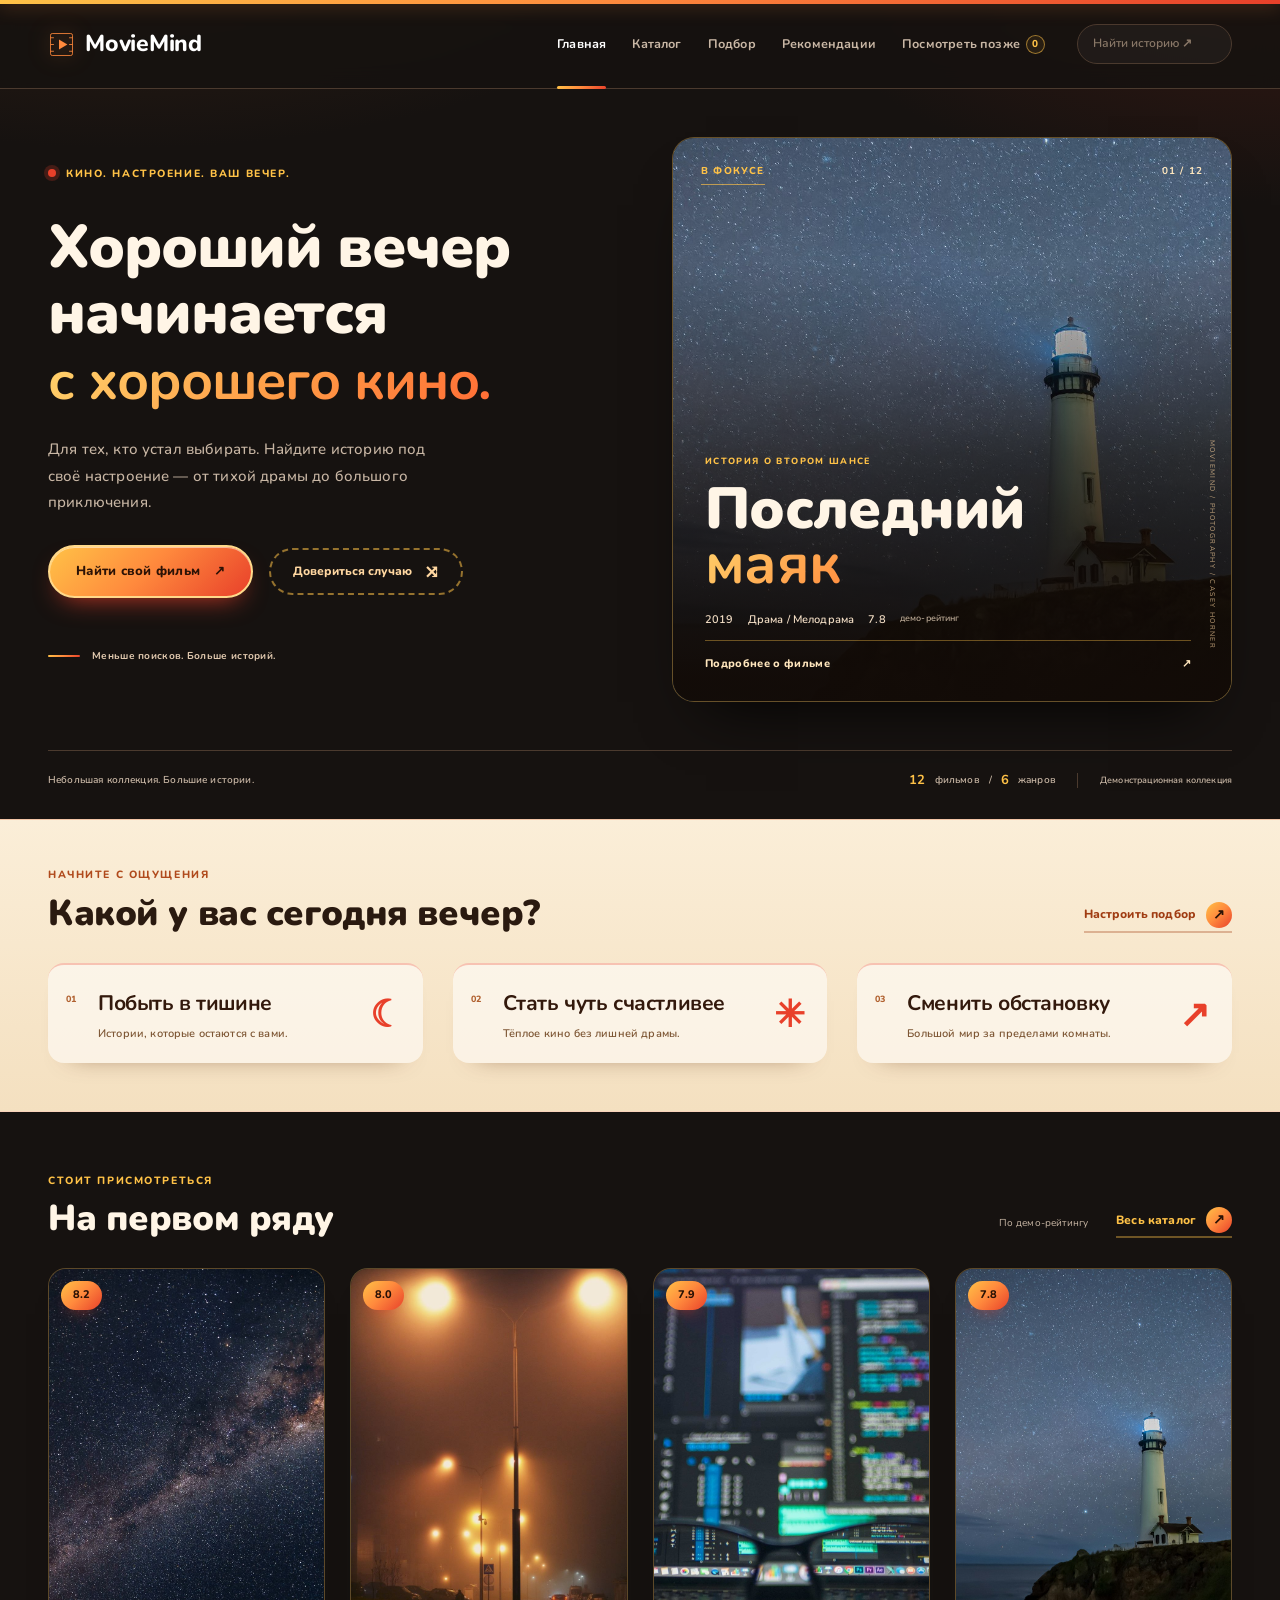
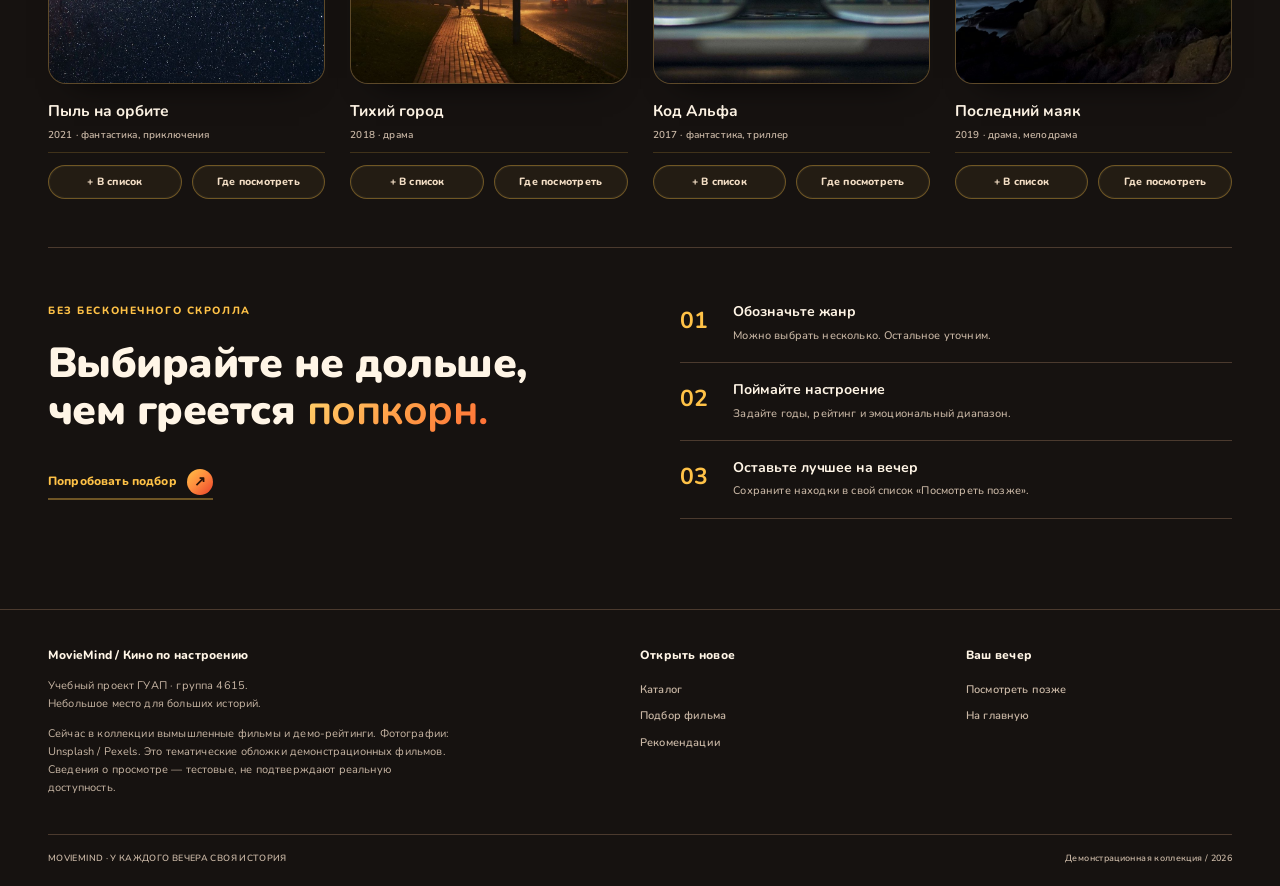
==== commit e5078e47: "всё чеенько" ====
--- a/index.html
+++ b/index.html
@@ -3,9 +3,14 @@
 <head>
 <meta charset="UTF-8"><meta name="viewport" content="width=device-width, initial-scale=1">
 <meta name="description" content="MovieMind — найдите кино под своё настроение и соберите список на вечер.">
-<meta name="theme-color" content="#10191d">
+<meta name="theme-color" content="#161210">
 <title>MovieMind — у каждого вечера своя история</title>
-<link rel="icon" href="assets/favicon.svg" type="image/svg+xml"><link rel="stylesheet" href="style.css">
+<link rel="icon" href="assets/favicon.svg" type="image/svg+xml">
+<link rel="preconnect" href="https://fonts.googleapis.com">
+<link rel="preconnect" href="https://fonts.gstatic.com" crossorigin>
+<link href="https://fonts.googleapis.com/css2?family=Nunito:wght@400;500;600;700;800;900&display=swap" rel="stylesheet">
+<link rel="stylesheet" href="style.css">
+<link rel="stylesheet" href="theme.css">
 </head>
 <body data-page="index">
 <div id="site-header"></div>
--- a/theme.css
+++ b/theme.css
@@ -0,0 +1,424 @@
+/* MovieMind — тёплая тема «кино-закат»:
+   оранжевый, жёлтый, красный и тёплый серый + округлая типографика.
+   Подключается после style.css и мягко переопределяет оформление. */
+
+:root{
+  --bg:#161210;
+  --surface:#221b17;
+  --surface-2:#2d241d;
+  --border:#4b3a2e;
+  --text:#fff5e6;
+  --muted:#c9b7a5;
+  --accent:#ff8a3d;
+  --accent-2:#ffc247;
+  --accent-3:#e8402a;
+  --paper:#f9ecd7;
+  --ink:#2a1a10;
+  --r:16px;
+  --serif:'Nunito',ui-rounded,'SF Pro Rounded',-apple-system,BlinkMacSystemFont,'Segoe UI',Arial,sans-serif;
+  --sans:'Nunito',ui-rounded,'SF Pro Rounded',-apple-system,BlinkMacSystemFont,'Segoe UI',Arial,sans-serif;
+  --grad:linear-gradient(135deg,#ffc247 0%,#ff8a3d 48%,#e8402a 100%);
+  --grad-soft:linear-gradient(135deg,rgba(255,194,71,.18),rgba(232,64,42,.16));
+  --ring:0 0 0 3px rgba(255,138,61,.3);
+}
+
+::selection{background:var(--accent);color:#2b1206}
+
+body{
+  font-family:var(--sans);
+  font-size:15.5px;
+  line-height:1.65;
+  letter-spacing:.01em;
+  background:
+    radial-gradient(1100px 560px at 10% -8%,#3d2517 0%,transparent 62%),
+    radial-gradient(900px 520px at 100% -4%,#3d1a13 0%,transparent 58%),
+    var(--bg);
+}
+
+/* Тонкая градиентная полоса сверху страницы */
+body::before{
+  content:'';
+  position:fixed;
+  inset:0 0 auto 0;
+  height:4px;
+  background:var(--grad);
+  z-index:200;
+  pointer-events:none;
+  box-shadow:0 0 18px rgba(255,138,61,.55);
+}
+
+::-webkit-scrollbar{width:12px;height:12px}
+::-webkit-scrollbar-track{background:#141110}
+::-webkit-scrollbar-thumb{background:linear-gradient(#ff9a45,#e8402a);border:3px solid #141110;border-radius:999px}
+
+:focus-visible{outline:3px solid var(--accent-2);outline-offset:4px;border-radius:6px}
+
+/* ── Типографика ─────────────────────────────────────────────── */
+h1,h2,h3,.logo,.poster-title,.mood-collection h3,dialog h3{font-family:var(--serif)}
+h1,h2{font-weight:900;letter-spacing:-.018em;line-height:1.1}
+h1{font-size:clamp(38px,4.7vw,68px)}
+h2{font-size:clamp(27px,2.8vw,40px);letter-spacing:-.012em}
+h3{font-weight:700;letter-spacing:-.005em;line-height:1.4}
+
+em{
+  font-style:normal;
+  font-weight:700;
+  color:var(--accent-2);
+  background:linear-gradient(135deg,#ffd66e 0%,#ff9a45 55%,#ff6a34 100%);
+  -webkit-background-clip:text;
+  background-clip:text;
+  -webkit-text-fill-color:transparent;
+}
+
+.eyebrow{
+  font-family:var(--sans);
+  font-weight:800;
+  font-size:10.5px;
+  letter-spacing:.15em;
+  color:var(--accent-2);
+}
+.lead{font-size:15px;font-weight:500;line-height:1.75;color:var(--muted)}
+.meta,.note{font-weight:600}
+
+/* ── Шапка ───────────────────────────────────────────────────── */
+#site-header{position:sticky;top:0;z-index:90}
+.header{
+  background:rgba(22,18,16,.86);
+  backdrop-filter:blur(12px);
+  border-bottom:1px solid var(--border);
+}
+.logo{font-weight:800;letter-spacing:-.01em;color:#fff}
+.logo svg{color:var(--accent);filter:drop-shadow(0 0 10px rgba(255,138,61,.5))}
+
+nav a{font-weight:700;font-size:12.5px;letter-spacing:.015em;color:var(--muted);transition:color .18s}
+nav a:hover{color:var(--accent-2)}
+nav a.active{color:#fff}
+nav a.active:after{height:3px;border-radius:3px;background:var(--grad)}
+.count{
+  border:1.5px solid rgba(255,194,71,.55);
+  color:var(--accent-2);
+  font-weight:800;
+  border-radius:999px;
+  background:rgba(255,194,71,.08);
+}
+.quick input.input{
+  background:rgba(255,255,255,.04);
+  border:1.5px solid var(--border);
+  border-radius:999px;
+  padding:9px 15px;
+  font-weight:600;
+}
+.quick input.input:focus{border-color:var(--accent);box-shadow:var(--ring);outline:none}
+
+/* ── Кнопки ──────────────────────────────────────────────────── */
+.btn{
+  border-radius:999px;
+  border:2px solid transparent;
+  padding:14px 26px;
+  font-family:var(--sans);
+  font-size:13px;
+  font-weight:800;
+  letter-spacing:.02em;
+  transition:transform .18s ease,box-shadow .18s ease,background .18s ease,color .18s ease,border-color .18s ease;
+}
+.btn-main{
+  background:var(--grad);
+  color:#2b1206;
+  border-color:#ffd98a;
+  box-shadow:0 12px 26px -12px rgba(232,64,42,.85),inset 0 1px 0 rgba(255,255,255,.5);
+}
+.btn-main:hover{
+  background:linear-gradient(135deg,#ffd166 0%,#ff9448 48%,#f04b30 100%);
+  transform:translateY(-3px);
+  box-shadow:0 18px 34px -14px rgba(255,122,41,.9),inset 0 1px 0 rgba(255,255,255,.65);
+}
+.btn-main:active{transform:translateY(-1px)}
+.btn-ghost{
+  background:rgba(255,138,61,.09);
+  border-color:rgba(255,194,71,.62);
+  color:#ffd7a1;
+  box-shadow:inset 0 0 0 1px rgba(255,255,255,.04);
+}
+.btn-ghost:hover{
+  background:rgba(255,138,61,.2);
+  border-color:var(--accent-2);
+  color:#fff;
+  transform:translateY(-2px);
+  box-shadow:0 12px 24px -14px rgba(255,194,71,.85);
+}
+
+.hero-btns{gap:16px}
+.hero-btns .btn{gap:14px}
+.hero .lead{font-size:15px}
+
+.text-btn{
+  border:2px dashed rgba(255,194,71,.55);
+  border-radius:999px;
+  padding:12px 22px;
+  font-weight:800;
+  color:#ffd7a1;
+  gap:12px;
+  transition:background .18s,border-color .18s,color .18s;
+}
+.text-btn:hover{background:rgba(255,194,71,.14);border-color:var(--accent-2);color:#fff}
+.text-btn span{font-size:18px}
+
+.editorial-link{
+  font-weight:800;
+  color:var(--accent-2);
+  gap:10px;
+  border-bottom:2px solid rgba(255,194,71,.38);
+  padding-bottom:3px;
+}
+.editorial-link span{
+  display:inline-grid;
+  place-items:center;
+  width:26px;
+  height:26px;
+  border-radius:50%;
+  background:var(--grad);
+  color:#2b1206;
+  font-size:14px;
+  font-weight:800;
+}
+.editorial-link:hover{color:#fff;border-color:var(--accent-2)}
+
+/* ── Первый экран ────────────────────────────────────────────── */
+.live-dot{width:8px;height:8px;background:var(--accent-3);box-shadow:0 0 0 4px rgba(232,64,42,.22)}
+.hero-caption{font-weight:700;color:#e0c8ae}
+.caption-rule{height:2px;background:var(--grad);border-radius:2px}
+
+.feature{
+  border-radius:22px;
+  border:1px solid rgba(255,194,71,.28);
+  background:#2b241f;
+  box-shadow:0 34px 60px -34px rgba(0,0,0,.95);
+}
+.feature:after{
+  background:linear-gradient(0deg,rgba(18,11,7,.98) 4%,rgba(18,11,7,.6) 44%,rgba(18,11,7,.04) 78%);
+}
+.feature-top{color:#ffe6bd;font-weight:700}
+.feature-top span:first-child{border-bottom:1.5px solid rgba(255,194,71,.65);color:var(--accent-2);font-weight:800}
+.feature-info .eyebrow{color:var(--accent-2)}
+.feature-meta{color:#f2ddc4;font-weight:600}
+.feature h2 em{
+  color:var(--accent-2);
+  background:linear-gradient(135deg,#ffd66e,#ff8a3d);
+  -webkit-background-clip:text;
+  background-clip:text;
+  -webkit-text-fill-color:transparent;
+}
+.feature-link{
+  border-top:1.5px solid rgba(255,194,71,.38);
+  padding-top:14px;
+  font-weight:800;
+  letter-spacing:.03em;
+  color:#ffe6bd;
+}
+.feature-link:hover{color:var(--accent-2)}
+.feature-side{color:rgba(255,214,160,.72)}
+
+.collection-line{border-top:1px solid var(--border);font-weight:600}
+.collection-line b{color:var(--accent-2);font-size:13px}
+.collection-line .collection-note{color:var(--muted)}
+
+/* ── Блок настроений (светлый тёплый) ────────────────────────── */
+.mood-section{
+  background:linear-gradient(180deg,#fbeed8 0%,#f4e0c0 100%);
+  color:var(--ink);
+  border-block:1px solid rgba(232,64,42,.16);
+}
+.mood-section .eyebrow{color:#b04a1c}
+.mood-section .editorial-link{color:#a03c12;border-color:rgba(160,60,18,.32)}
+.mood-section .editorial-link:hover{color:#e8402a;border-color:#e8402a}
+.mood-collection{
+  border-top:2px solid rgba(232,64,42,.28);
+  border-radius:16px;
+  padding:24px 18px 20px;
+  background:rgba(255,255,255,.55);
+  box-shadow:0 14px 26px -24px rgba(90,40,10,.75);
+  transition:transform .2s,box-shadow .2s,border-color .2s;
+}
+.mood-collection:hover{
+  transform:translateY(-6px);
+  border-top-color:var(--accent-3);
+  box-shadow:0 22px 34px -22px rgba(160,60,18,.6);
+}
+.mood-number{color:#b0602f;font-weight:800}
+.mood-collection h3{font-weight:700;color:#33190c}
+.mood-collection p{color:#7d5634;font-weight:600}
+.mood-symbol{color:var(--accent-3);font-weight:700}
+
+/* ── Карточки фильмов ────────────────────────────────────────── */
+.poster{
+  border-radius:18px;
+  border:1px solid rgba(255,194,71,.22);
+  background:#2f2721;
+  box-shadow:0 20px 32px -26px #000;
+  transition:border-color .25s,box-shadow .25s;
+}
+.card:hover .poster{
+  border-color:rgba(255,194,71,.6);
+  box-shadow:0 24px 40px -26px rgba(232,64,42,.55);
+}
+.poster-title{font-weight:700;color:#ffe9c9}
+.badge{
+  background:var(--grad);
+  color:#2b1206;
+  border-radius:999px;
+  padding:5px 12px;
+  font-weight:800;
+  box-shadow:0 8px 16px -10px rgba(232,64,42,.95);
+}
+.card h3{font-weight:700;font-size:15.5px}
+.card .meta{font-weight:600}
+.desc{font-weight:500}
+
+.actions{gap:10px;border-top:1px solid rgba(255,194,71,.18);padding-top:12px}
+.actions .btn{
+  border:1.5px solid rgba(255,194,71,.35);
+  border-radius:999px;
+  background:rgba(255,194,71,.06);
+  color:#f4dfc6;
+  padding:8px 8px;
+  font-size:10.5px;
+  font-weight:800;
+}
+.actions .btn:hover{
+  background:rgba(255,138,61,.18);
+  border-color:var(--accent);
+  color:#fff;
+  transform:translateY(-1px);
+}
+.actions .later-btn{border-right:1.5px solid rgba(255,194,71,.35);border-radius:999px}
+.later-btn.on{color:var(--accent-2);border-color:var(--accent-2);background:rgba(255,194,71,.16)}
+
+.match{height:6px;border-radius:999px;background:rgba(255,194,71,.14);overflow:hidden;margin:2px 0 12px}
+.match span{background:var(--grad);border-radius:999px}
+
+/* ── Шаги и служебные блоки ──────────────────────────────────── */
+.about-selection{border-top:1px solid var(--border)}
+.editorial-steps li{border-bottom:1px solid var(--border)}
+.editorial-steps li>span{color:var(--accent-2);font-weight:700}
+.editorial-steps h3{font-weight:700}
+.editorial-steps p{font-weight:500}
+
+.page-head{border-bottom:1px solid var(--border)}
+.crumbs{font-weight:700}
+.crumbs a:hover{color:var(--accent-2)}
+
+.panel{
+  background:linear-gradient(180deg,var(--surface) 0%,#1d1713 100%);
+  border:1px solid var(--border);
+  border-radius:20px;
+  box-shadow:0 24px 44px -36px #000;
+}
+.f-title{font-weight:800;letter-spacing:.02em}
+.input{
+  border:1.5px solid var(--border);
+  border-radius:12px;
+  background:#1b1512;
+  padding:12px 14px;
+  font-weight:600;
+}
+.input:focus{outline:none;border-color:var(--accent);box-shadow:var(--ring)}
+.input::placeholder{color:#a4907c;font-weight:600}
+input[type=range]{accent-color:var(--accent)}
+
+.chips{gap:9px}
+.chip{
+  border:1.5px solid rgba(255,194,71,.32);
+  border-radius:999px;
+  background:rgba(255,194,71,.05);
+  padding:8px 14px;
+  font-weight:700;
+  color:#f0dcc4;
+  transition:background .16s,border-color .16s,color .16s,box-shadow .16s;
+}
+.chip:hover{border-color:var(--accent-2);background:rgba(255,194,71,.14);color:#fff}
+.chip.active{
+  background:var(--grad);
+  border-color:#ffd98a;
+  color:#2b1206;
+  font-weight:800;
+  box-shadow:0 10px 20px -12px rgba(232,64,42,.95);
+}
+
+.toolbar select{color-scheme:dark}
+
+.msg{
+  border:1.5px dashed rgba(255,194,71,.4);
+  border-radius:16px;
+  background:rgba(255,194,71,.04);
+  font-weight:600;
+}
+.msg a{color:var(--accent-2)}
+.msg.error{border-color:#d95a45;color:#ffb7a6;background:rgba(232,64,42,.08)}
+.msg.warn{border-color:var(--accent-2)}
+
+/* ── Мастер подбора ──────────────────────────────────────────── */
+.progress{height:6px;border-radius:999px;background:rgba(255,194,71,.14);overflow:hidden}
+.progress span{background:var(--grad);border-radius:999px}
+.mood-box{border:1.5px solid var(--border);border-radius:16px;background:rgba(255,194,71,.04)}
+.mood-preview{color:var(--accent-2);font-weight:700}
+.mood-field{font-weight:600}
+.wiz-actions{border-top:1px solid var(--border)}
+.tag{border-radius:999px;padding:6px 12px;font-weight:700;border:1.5px solid rgba(255,194,71,.32);background:rgba(255,194,71,.05)}
+.tag.demo-label{border-color:rgba(255,194,71,.55);color:var(--accent-2);background:rgba(255,194,71,.1)}
+.source-disclaimer{border-left:3px solid var(--accent);border-radius:0 10px 10px 0;padding-left:14px;font-weight:600}
+
+/* ── Диалоги, тосты, подвал ──────────────────────────────────── */
+dialog{
+  border:1px solid rgba(255,194,71,.35);
+  border-radius:22px;
+  box-shadow:0 40px 80px -40px #000;
+}
+dialog::backdrop{background:rgba(16,9,5,.88);backdrop-filter:blur(7px)}
+dialog h3{font-weight:700}
+dialog .src a{color:var(--accent-2);font-weight:700}
+.dialog-close{
+  border:1.5px solid rgba(255,194,71,.4);
+  border-radius:999px;
+  width:36px;
+  height:36px;
+  padding:0;
+  font-weight:800;
+  transition:background .18s,border-color .18s;
+}
+.dialog-close:hover{background:rgba(255,194,71,.16);border-color:var(--accent-2)}
+
+#toast{
+  background:linear-gradient(180deg,#fff6e7,#ffe6c4);
+  color:#2a1a10;
+  border:1px solid #ffcf7a;
+  border-radius:999px;
+  font-weight:700;
+  box-shadow:0 18px 44px -18px rgba(0,0,0,.8);
+}
+
+footer{border-top:1px solid var(--border)}
+.f-cols b{font-weight:800;letter-spacing:.02em}
+.f-cols a{font-weight:600}
+.f-cols a:hover{color:var(--accent-2)}
+.footer-bottom{border-top:1px solid var(--border);font-weight:600}
+
+/* ── Крупные экраны ──────────────────────────────────────────── */
+@media(min-width:1440px){
+  .hero h1{font-size:74px}
+  .feature h2{font-size:60px}
+}
+
+/* ── Мобильные правки ────────────────────────────────────────── */
+@media(max-width:760px){
+  #site-header{position:static}
+  .btn{padding:12px 20px;font-size:12px}
+  .text-btn{padding:11px 18px}
+  .poster{border-radius:14px}
+  .mood-collection{padding:20px 16px 16px}
+  .home-grid .actions,.grid .actions{gap:8px;padding-top:10px}
+  .home-grid .actions .later-btn,.grid .actions .later-btn{border-right:1.5px solid rgba(255,194,71,.35)}
+  .actions .btn{padding:9px 6px}
+}
+@media(max-width:370px){
+  .actions .btn{font-size:9.5px;padding:8px 4px}
+}
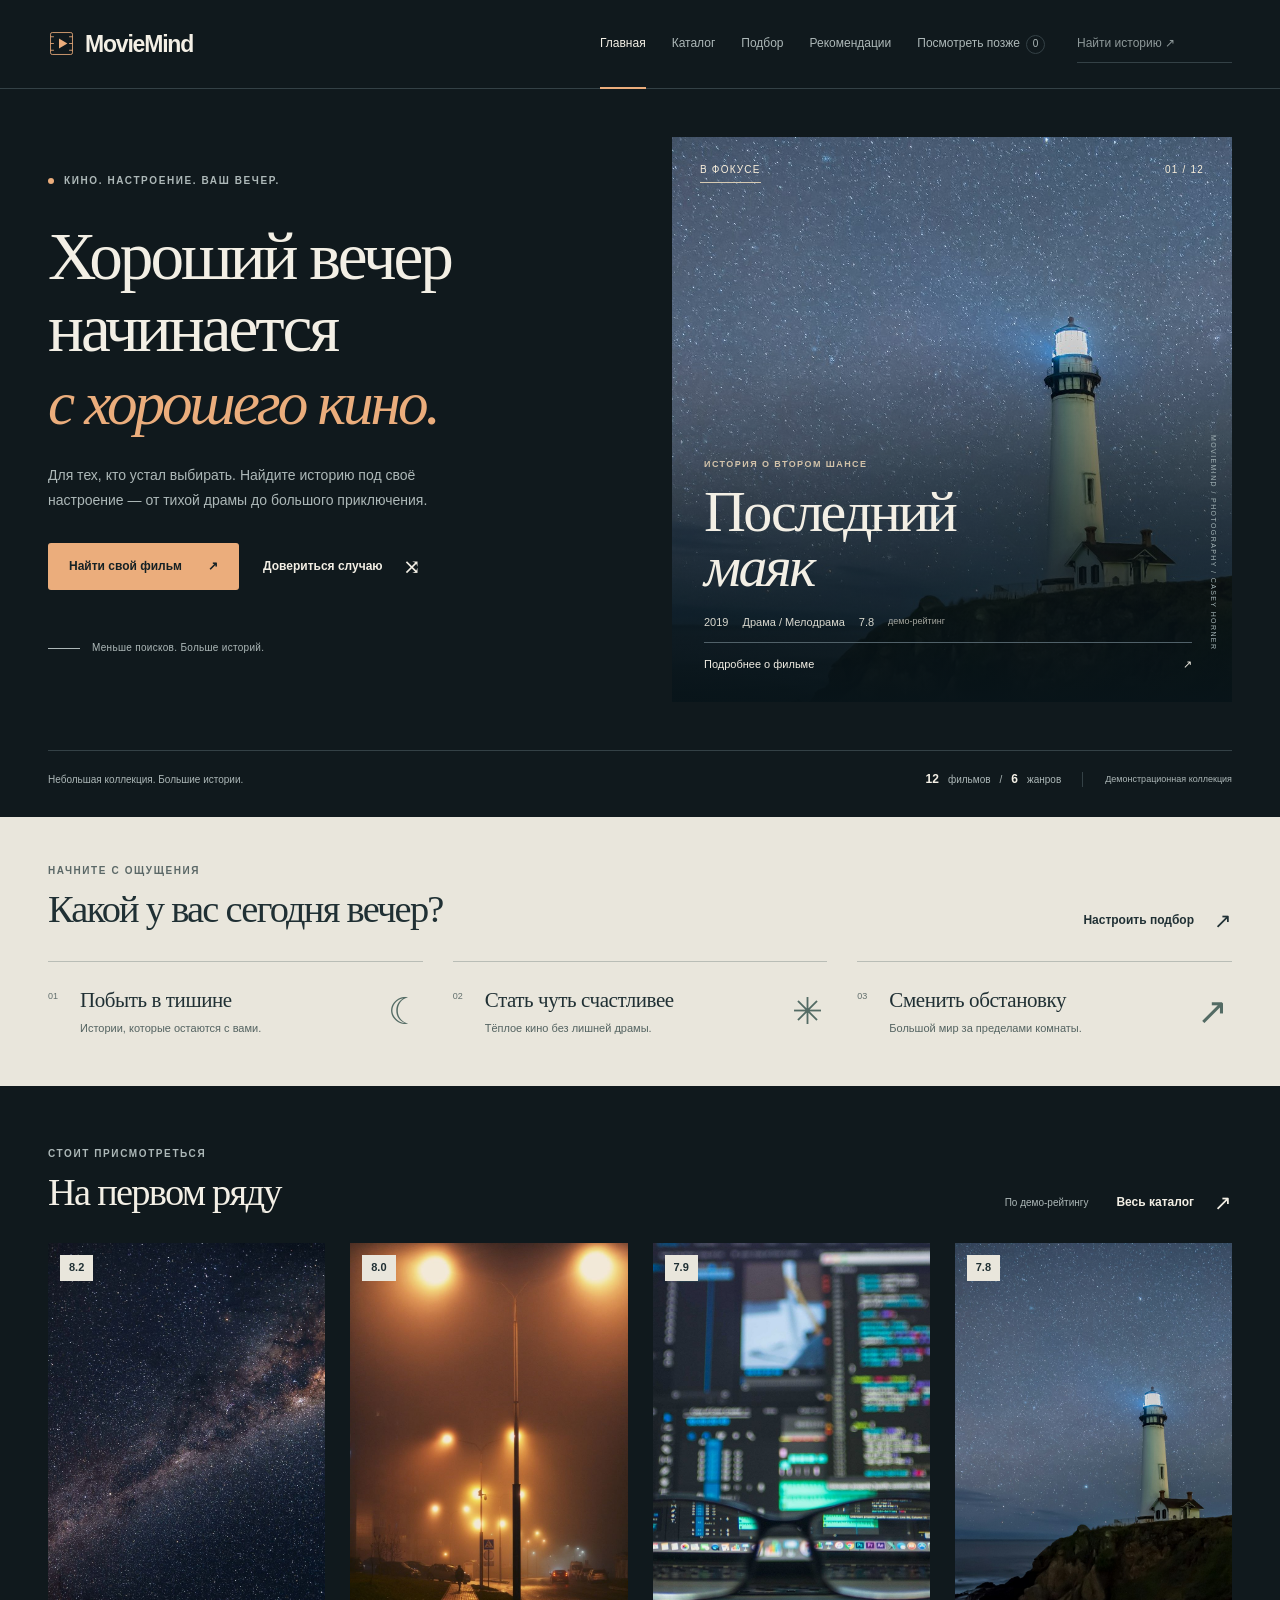
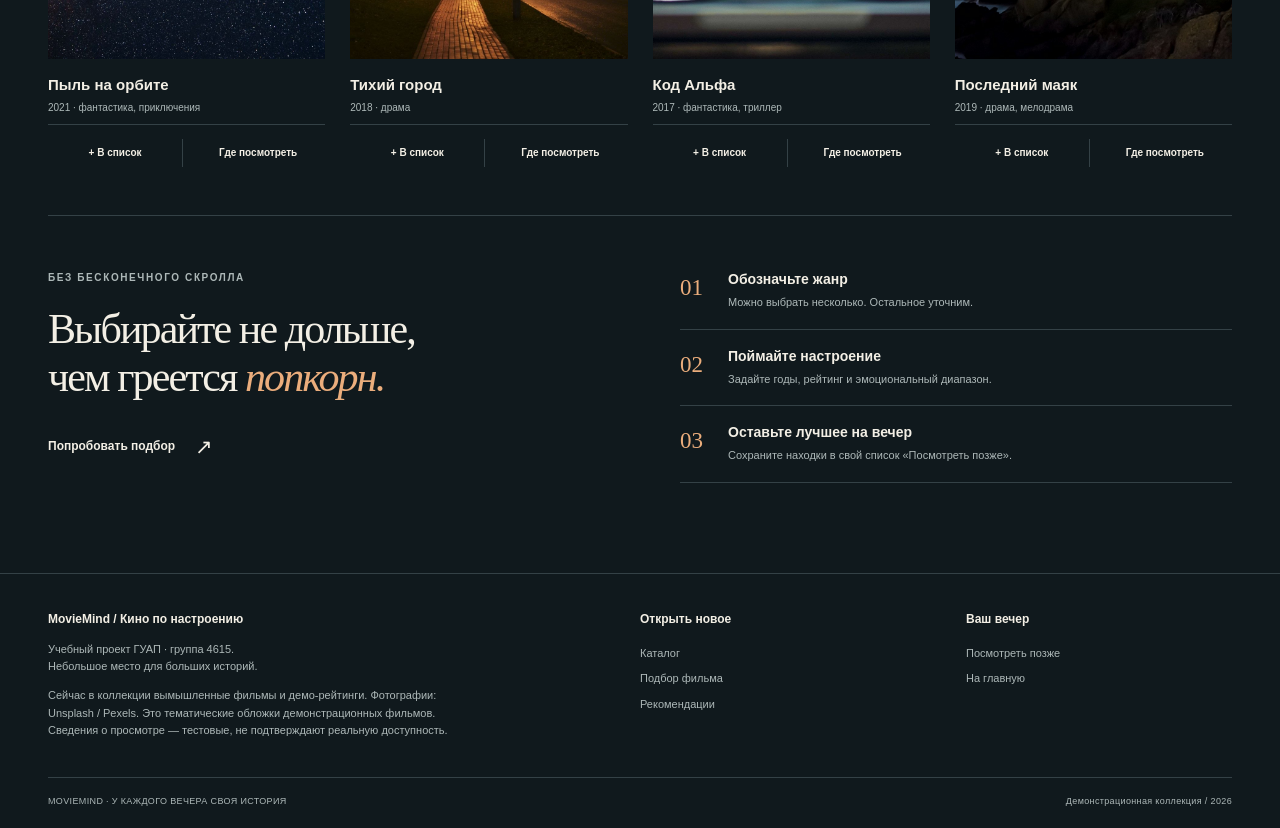
==== commit f432cee7: "Merge pull request #5 from Drakssaut/main укцкуцк" ====
--- a/index.html
+++ b/index.html
@@ -3,14 +3,9 @@
 <head>
 <meta charset="UTF-8"><meta name="viewport" content="width=device-width, initial-scale=1">
 <meta name="description" content="MovieMind — найдите кино под своё настроение и соберите список на вечер.">
-<meta name="theme-color" content="#161210">
+<meta name="theme-color" content="#10191d">
 <title>MovieMind — у каждого вечера своя история</title>
-<link rel="icon" href="assets/favicon.svg" type="image/svg+xml">
-<link rel="preconnect" href="https://fonts.googleapis.com">
-<link rel="preconnect" href="https://fonts.gstatic.com" crossorigin>
-<link href="https://fonts.googleapis.com/css2?family=Nunito:wght@400;500;600;700;800;900&display=swap" rel="stylesheet">
-<link rel="stylesheet" href="style.css">
-<link rel="stylesheet" href="theme.css">
+<link rel="icon" href="assets/favicon.svg" type="image/svg+xml"><link rel="stylesheet" href="style.css">
 </head>
 <body data-page="index">
 <div id="site-header"></div>
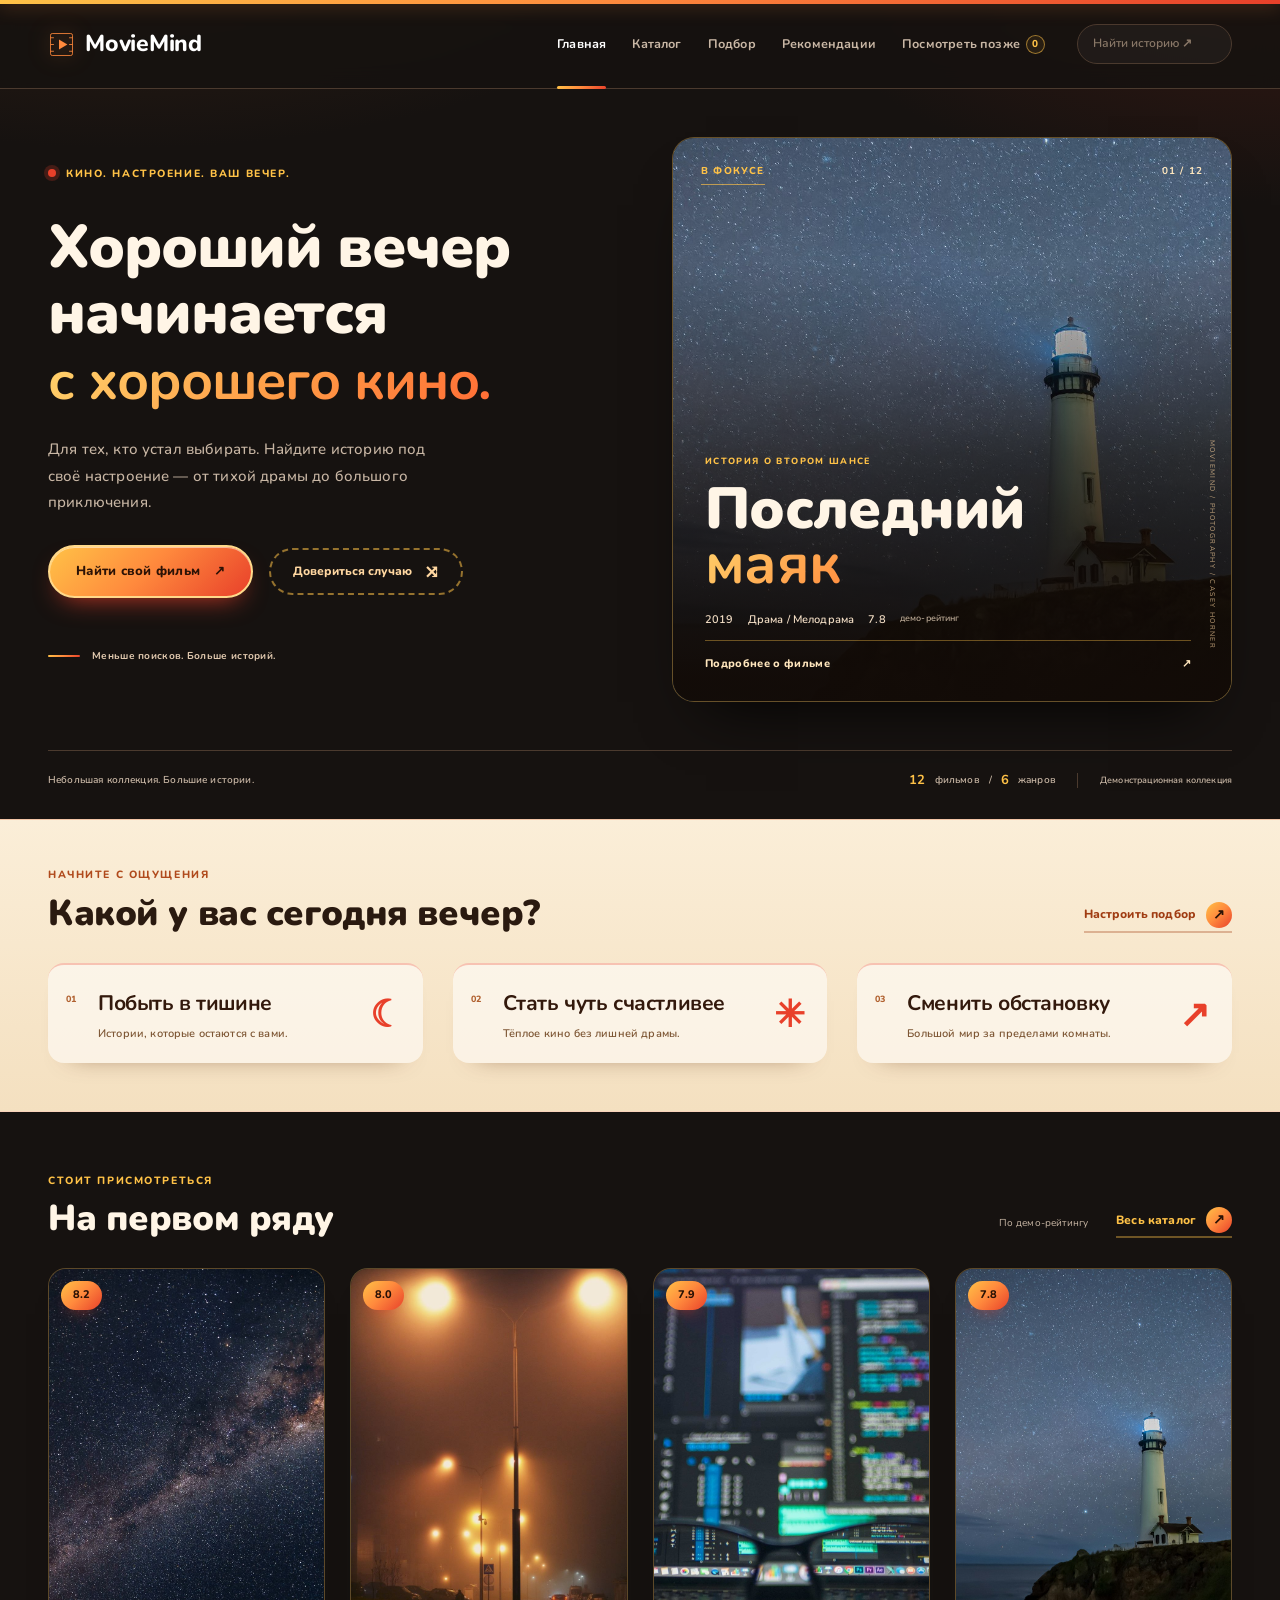
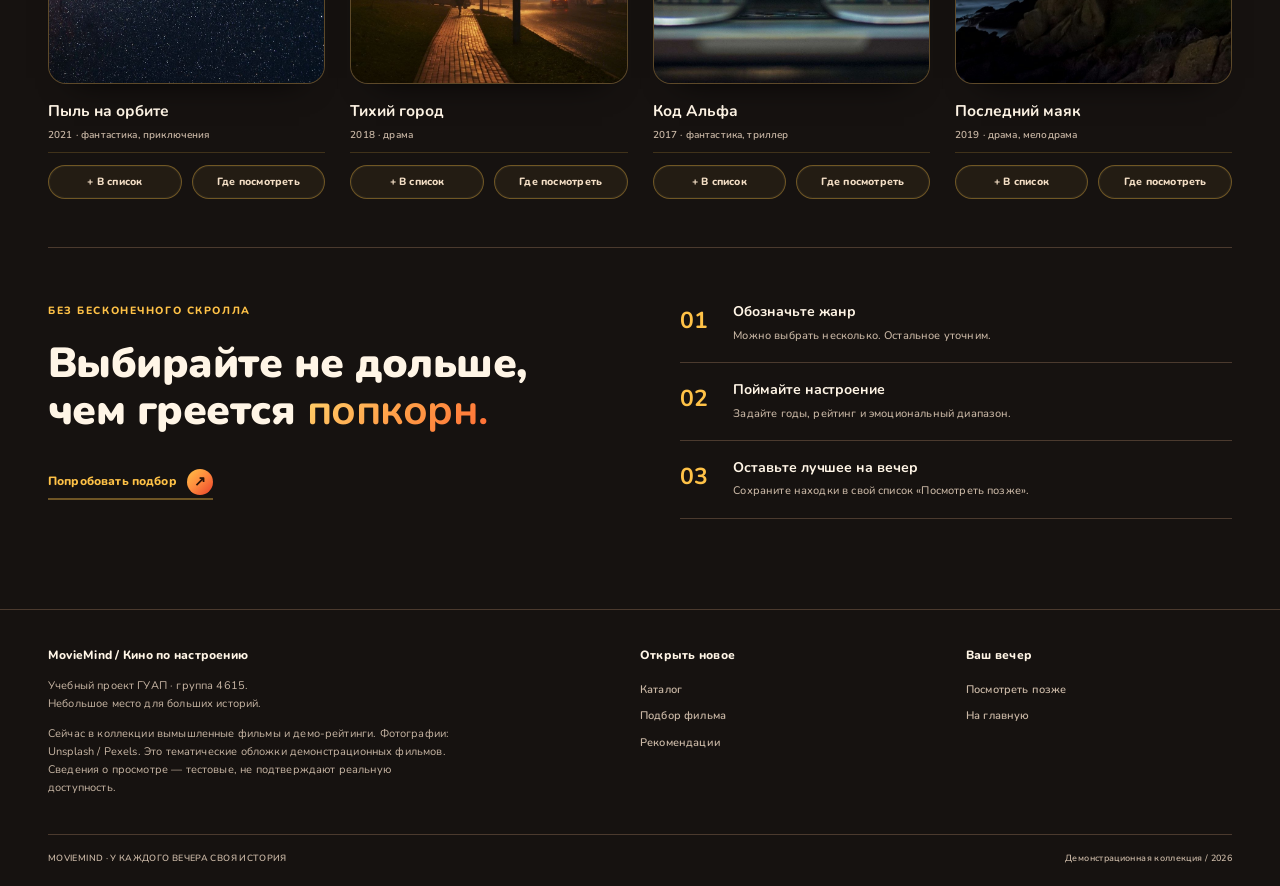
==== commit 7a6d5391: "Merge pull request #6 from Drakssaut/Nikita Nikita" ====
--- a/index.html
+++ b/index.html
@@ -3,9 +3,14 @@
 <head>
 <meta charset="UTF-8"><meta name="viewport" content="width=device-width, initial-scale=1">
 <meta name="description" content="MovieMind — найдите кино под своё настроение и соберите список на вечер.">
-<meta name="theme-color" content="#10191d">
+<meta name="theme-color" content="#161210">
 <title>MovieMind — у каждого вечера своя история</title>
-<link rel="icon" href="assets/favicon.svg" type="image/svg+xml"><link rel="stylesheet" href="style.css">
+<link rel="icon" href="assets/favicon.svg" type="image/svg+xml">
+<link rel="preconnect" href="https://fonts.googleapis.com">
+<link rel="preconnect" href="https://fonts.gstatic.com" crossorigin>
+<link href="https://fonts.googleapis.com/css2?family=Nunito:wght@400;500;600;700;800;900&display=swap" rel="stylesheet">
+<link rel="stylesheet" href="style.css">
+<link rel="stylesheet" href="theme.css">
 </head>
 <body data-page="index">
 <div id="site-header"></div>
--- a/theme.css
+++ b/theme.css
@@ -0,0 +1,424 @@
+/* MovieMind — тёплая тема «кино-закат»:
+   оранжевый, жёлтый, красный и тёплый серый + округлая типографика.
+   Подключается после style.css и мягко переопределяет оформление. */
+
+:root{
+  --bg:#161210;
+  --surface:#221b17;
+  --surface-2:#2d241d;
+  --border:#4b3a2e;
+  --text:#fff5e6;
+  --muted:#c9b7a5;
+  --accent:#ff8a3d;
+  --accent-2:#ffc247;
+  --accent-3:#e8402a;
+  --paper:#f9ecd7;
+  --ink:#2a1a10;
+  --r:16px;
+  --serif:'Nunito',ui-rounded,'SF Pro Rounded',-apple-system,BlinkMacSystemFont,'Segoe UI',Arial,sans-serif;
+  --sans:'Nunito',ui-rounded,'SF Pro Rounded',-apple-system,BlinkMacSystemFont,'Segoe UI',Arial,sans-serif;
+  --grad:linear-gradient(135deg,#ffc247 0%,#ff8a3d 48%,#e8402a 100%);
+  --grad-soft:linear-gradient(135deg,rgba(255,194,71,.18),rgba(232,64,42,.16));
+  --ring:0 0 0 3px rgba(255,138,61,.3);
+}
+
+::selection{background:var(--accent);color:#2b1206}
+
+body{
+  font-family:var(--sans);
+  font-size:15.5px;
+  line-height:1.65;
+  letter-spacing:.01em;
+  background:
+    radial-gradient(1100px 560px at 10% -8%,#3d2517 0%,transparent 62%),
+    radial-gradient(900px 520px at 100% -4%,#3d1a13 0%,transparent 58%),
+    var(--bg);
+}
+
+/* Тонкая градиентная полоса сверху страницы */
+body::before{
+  content:'';
+  position:fixed;
+  inset:0 0 auto 0;
+  height:4px;
+  background:var(--grad);
+  z-index:200;
+  pointer-events:none;
+  box-shadow:0 0 18px rgba(255,138,61,.55);
+}
+
+::-webkit-scrollbar{width:12px;height:12px}
+::-webkit-scrollbar-track{background:#141110}
+::-webkit-scrollbar-thumb{background:linear-gradient(#ff9a45,#e8402a);border:3px solid #141110;border-radius:999px}
+
+:focus-visible{outline:3px solid var(--accent-2);outline-offset:4px;border-radius:6px}
+
+/* ── Типографика ─────────────────────────────────────────────── */
+h1,h2,h3,.logo,.poster-title,.mood-collection h3,dialog h3{font-family:var(--serif)}
+h1,h2{font-weight:900;letter-spacing:-.018em;line-height:1.1}
+h1{font-size:clamp(38px,4.7vw,68px)}
+h2{font-size:clamp(27px,2.8vw,40px);letter-spacing:-.012em}
+h3{font-weight:700;letter-spacing:-.005em;line-height:1.4}
+
+em{
+  font-style:normal;
+  font-weight:700;
+  color:var(--accent-2);
+  background:linear-gradient(135deg,#ffd66e 0%,#ff9a45 55%,#ff6a34 100%);
+  -webkit-background-clip:text;
+  background-clip:text;
+  -webkit-text-fill-color:transparent;
+}
+
+.eyebrow{
+  font-family:var(--sans);
+  font-weight:800;
+  font-size:10.5px;
+  letter-spacing:.15em;
+  color:var(--accent-2);
+}
+.lead{font-size:15px;font-weight:500;line-height:1.75;color:var(--muted)}
+.meta,.note{font-weight:600}
+
+/* ── Шапка ───────────────────────────────────────────────────── */
+#site-header{position:sticky;top:0;z-index:90}
+.header{
+  background:rgba(22,18,16,.86);
+  backdrop-filter:blur(12px);
+  border-bottom:1px solid var(--border);
+}
+.logo{font-weight:800;letter-spacing:-.01em;color:#fff}
+.logo svg{color:var(--accent);filter:drop-shadow(0 0 10px rgba(255,138,61,.5))}
+
+nav a{font-weight:700;font-size:12.5px;letter-spacing:.015em;color:var(--muted);transition:color .18s}
+nav a:hover{color:var(--accent-2)}
+nav a.active{color:#fff}
+nav a.active:after{height:3px;border-radius:3px;background:var(--grad)}
+.count{
+  border:1.5px solid rgba(255,194,71,.55);
+  color:var(--accent-2);
+  font-weight:800;
+  border-radius:999px;
+  background:rgba(255,194,71,.08);
+}
+.quick input.input{
+  background:rgba(255,255,255,.04);
+  border:1.5px solid var(--border);
+  border-radius:999px;
+  padding:9px 15px;
+  font-weight:600;
+}
+.quick input.input:focus{border-color:var(--accent);box-shadow:var(--ring);outline:none}
+
+/* ── Кнопки ──────────────────────────────────────────────────── */
+.btn{
+  border-radius:999px;
+  border:2px solid transparent;
+  padding:14px 26px;
+  font-family:var(--sans);
+  font-size:13px;
+  font-weight:800;
+  letter-spacing:.02em;
+  transition:transform .18s ease,box-shadow .18s ease,background .18s ease,color .18s ease,border-color .18s ease;
+}
+.btn-main{
+  background:var(--grad);
+  color:#2b1206;
+  border-color:#ffd98a;
+  box-shadow:0 12px 26px -12px rgba(232,64,42,.85),inset 0 1px 0 rgba(255,255,255,.5);
+}
+.btn-main:hover{
+  background:linear-gradient(135deg,#ffd166 0%,#ff9448 48%,#f04b30 100%);
+  transform:translateY(-3px);
+  box-shadow:0 18px 34px -14px rgba(255,122,41,.9),inset 0 1px 0 rgba(255,255,255,.65);
+}
+.btn-main:active{transform:translateY(-1px)}
+.btn-ghost{
+  background:rgba(255,138,61,.09);
+  border-color:rgba(255,194,71,.62);
+  color:#ffd7a1;
+  box-shadow:inset 0 0 0 1px rgba(255,255,255,.04);
+}
+.btn-ghost:hover{
+  background:rgba(255,138,61,.2);
+  border-color:var(--accent-2);
+  color:#fff;
+  transform:translateY(-2px);
+  box-shadow:0 12px 24px -14px rgba(255,194,71,.85);
+}
+
+.hero-btns{gap:16px}
+.hero-btns .btn{gap:14px}
+.hero .lead{font-size:15px}
+
+.text-btn{
+  border:2px dashed rgba(255,194,71,.55);
+  border-radius:999px;
+  padding:12px 22px;
+  font-weight:800;
+  color:#ffd7a1;
+  gap:12px;
+  transition:background .18s,border-color .18s,color .18s;
+}
+.text-btn:hover{background:rgba(255,194,71,.14);border-color:var(--accent-2);color:#fff}
+.text-btn span{font-size:18px}
+
+.editorial-link{
+  font-weight:800;
+  color:var(--accent-2);
+  gap:10px;
+  border-bottom:2px solid rgba(255,194,71,.38);
+  padding-bottom:3px;
+}
+.editorial-link span{
+  display:inline-grid;
+  place-items:center;
+  width:26px;
+  height:26px;
+  border-radius:50%;
+  background:var(--grad);
+  color:#2b1206;
+  font-size:14px;
+  font-weight:800;
+}
+.editorial-link:hover{color:#fff;border-color:var(--accent-2)}
+
+/* ── Первый экран ────────────────────────────────────────────── */
+.live-dot{width:8px;height:8px;background:var(--accent-3);box-shadow:0 0 0 4px rgba(232,64,42,.22)}
+.hero-caption{font-weight:700;color:#e0c8ae}
+.caption-rule{height:2px;background:var(--grad);border-radius:2px}
+
+.feature{
+  border-radius:22px;
+  border:1px solid rgba(255,194,71,.28);
+  background:#2b241f;
+  box-shadow:0 34px 60px -34px rgba(0,0,0,.95);
+}
+.feature:after{
+  background:linear-gradient(0deg,rgba(18,11,7,.98) 4%,rgba(18,11,7,.6) 44%,rgba(18,11,7,.04) 78%);
+}
+.feature-top{color:#ffe6bd;font-weight:700}
+.feature-top span:first-child{border-bottom:1.5px solid rgba(255,194,71,.65);color:var(--accent-2);font-weight:800}
+.feature-info .eyebrow{color:var(--accent-2)}
+.feature-meta{color:#f2ddc4;font-weight:600}
+.feature h2 em{
+  color:var(--accent-2);
+  background:linear-gradient(135deg,#ffd66e,#ff8a3d);
+  -webkit-background-clip:text;
+  background-clip:text;
+  -webkit-text-fill-color:transparent;
+}
+.feature-link{
+  border-top:1.5px solid rgba(255,194,71,.38);
+  padding-top:14px;
+  font-weight:800;
+  letter-spacing:.03em;
+  color:#ffe6bd;
+}
+.feature-link:hover{color:var(--accent-2)}
+.feature-side{color:rgba(255,214,160,.72)}
+
+.collection-line{border-top:1px solid var(--border);font-weight:600}
+.collection-line b{color:var(--accent-2);font-size:13px}
+.collection-line .collection-note{color:var(--muted)}
+
+/* ── Блок настроений (светлый тёплый) ────────────────────────── */
+.mood-section{
+  background:linear-gradient(180deg,#fbeed8 0%,#f4e0c0 100%);
+  color:var(--ink);
+  border-block:1px solid rgba(232,64,42,.16);
+}
+.mood-section .eyebrow{color:#b04a1c}
+.mood-section .editorial-link{color:#a03c12;border-color:rgba(160,60,18,.32)}
+.mood-section .editorial-link:hover{color:#e8402a;border-color:#e8402a}
+.mood-collection{
+  border-top:2px solid rgba(232,64,42,.28);
+  border-radius:16px;
+  padding:24px 18px 20px;
+  background:rgba(255,255,255,.55);
+  box-shadow:0 14px 26px -24px rgba(90,40,10,.75);
+  transition:transform .2s,box-shadow .2s,border-color .2s;
+}
+.mood-collection:hover{
+  transform:translateY(-6px);
+  border-top-color:var(--accent-3);
+  box-shadow:0 22px 34px -22px rgba(160,60,18,.6);
+}
+.mood-number{color:#b0602f;font-weight:800}
+.mood-collection h3{font-weight:700;color:#33190c}
+.mood-collection p{color:#7d5634;font-weight:600}
+.mood-symbol{color:var(--accent-3);font-weight:700}
+
+/* ── Карточки фильмов ────────────────────────────────────────── */
+.poster{
+  border-radius:18px;
+  border:1px solid rgba(255,194,71,.22);
+  background:#2f2721;
+  box-shadow:0 20px 32px -26px #000;
+  transition:border-color .25s,box-shadow .25s;
+}
+.card:hover .poster{
+  border-color:rgba(255,194,71,.6);
+  box-shadow:0 24px 40px -26px rgba(232,64,42,.55);
+}
+.poster-title{font-weight:700;color:#ffe9c9}
+.badge{
+  background:var(--grad);
+  color:#2b1206;
+  border-radius:999px;
+  padding:5px 12px;
+  font-weight:800;
+  box-shadow:0 8px 16px -10px rgba(232,64,42,.95);
+}
+.card h3{font-weight:700;font-size:15.5px}
+.card .meta{font-weight:600}
+.desc{font-weight:500}
+
+.actions{gap:10px;border-top:1px solid rgba(255,194,71,.18);padding-top:12px}
+.actions .btn{
+  border:1.5px solid rgba(255,194,71,.35);
+  border-radius:999px;
+  background:rgba(255,194,71,.06);
+  color:#f4dfc6;
+  padding:8px 8px;
+  font-size:10.5px;
+  font-weight:800;
+}
+.actions .btn:hover{
+  background:rgba(255,138,61,.18);
+  border-color:var(--accent);
+  color:#fff;
+  transform:translateY(-1px);
+}
+.actions .later-btn{border-right:1.5px solid rgba(255,194,71,.35);border-radius:999px}
+.later-btn.on{color:var(--accent-2);border-color:var(--accent-2);background:rgba(255,194,71,.16)}
+
+.match{height:6px;border-radius:999px;background:rgba(255,194,71,.14);overflow:hidden;margin:2px 0 12px}
+.match span{background:var(--grad);border-radius:999px}
+
+/* ── Шаги и служебные блоки ──────────────────────────────────── */
+.about-selection{border-top:1px solid var(--border)}
+.editorial-steps li{border-bottom:1px solid var(--border)}
+.editorial-steps li>span{color:var(--accent-2);font-weight:700}
+.editorial-steps h3{font-weight:700}
+.editorial-steps p{font-weight:500}
+
+.page-head{border-bottom:1px solid var(--border)}
+.crumbs{font-weight:700}
+.crumbs a:hover{color:var(--accent-2)}
+
+.panel{
+  background:linear-gradient(180deg,var(--surface) 0%,#1d1713 100%);
+  border:1px solid var(--border);
+  border-radius:20px;
+  box-shadow:0 24px 44px -36px #000;
+}
+.f-title{font-weight:800;letter-spacing:.02em}
+.input{
+  border:1.5px solid var(--border);
+  border-radius:12px;
+  background:#1b1512;
+  padding:12px 14px;
+  font-weight:600;
+}
+.input:focus{outline:none;border-color:var(--accent);box-shadow:var(--ring)}
+.input::placeholder{color:#a4907c;font-weight:600}
+input[type=range]{accent-color:var(--accent)}
+
+.chips{gap:9px}
+.chip{
+  border:1.5px solid rgba(255,194,71,.32);
+  border-radius:999px;
+  background:rgba(255,194,71,.05);
+  padding:8px 14px;
+  font-weight:700;
+  color:#f0dcc4;
+  transition:background .16s,border-color .16s,color .16s,box-shadow .16s;
+}
+.chip:hover{border-color:var(--accent-2);background:rgba(255,194,71,.14);color:#fff}
+.chip.active{
+  background:var(--grad);
+  border-color:#ffd98a;
+  color:#2b1206;
+  font-weight:800;
+  box-shadow:0 10px 20px -12px rgba(232,64,42,.95);
+}
+
+.toolbar select{color-scheme:dark}
+
+.msg{
+  border:1.5px dashed rgba(255,194,71,.4);
+  border-radius:16px;
+  background:rgba(255,194,71,.04);
+  font-weight:600;
+}
+.msg a{color:var(--accent-2)}
+.msg.error{border-color:#d95a45;color:#ffb7a6;background:rgba(232,64,42,.08)}
+.msg.warn{border-color:var(--accent-2)}
+
+/* ── Мастер подбора ──────────────────────────────────────────── */
+.progress{height:6px;border-radius:999px;background:rgba(255,194,71,.14);overflow:hidden}
+.progress span{background:var(--grad);border-radius:999px}
+.mood-box{border:1.5px solid var(--border);border-radius:16px;background:rgba(255,194,71,.04)}
+.mood-preview{color:var(--accent-2);font-weight:700}
+.mood-field{font-weight:600}
+.wiz-actions{border-top:1px solid var(--border)}
+.tag{border-radius:999px;padding:6px 12px;font-weight:700;border:1.5px solid rgba(255,194,71,.32);background:rgba(255,194,71,.05)}
+.tag.demo-label{border-color:rgba(255,194,71,.55);color:var(--accent-2);background:rgba(255,194,71,.1)}
+.source-disclaimer{border-left:3px solid var(--accent);border-radius:0 10px 10px 0;padding-left:14px;font-weight:600}
+
+/* ── Диалоги, тосты, подвал ──────────────────────────────────── */
+dialog{
+  border:1px solid rgba(255,194,71,.35);
+  border-radius:22px;
+  box-shadow:0 40px 80px -40px #000;
+}
+dialog::backdrop{background:rgba(16,9,5,.88);backdrop-filter:blur(7px)}
+dialog h3{font-weight:700}
+dialog .src a{color:var(--accent-2);font-weight:700}
+.dialog-close{
+  border:1.5px solid rgba(255,194,71,.4);
+  border-radius:999px;
+  width:36px;
+  height:36px;
+  padding:0;
+  font-weight:800;
+  transition:background .18s,border-color .18s;
+}
+.dialog-close:hover{background:rgba(255,194,71,.16);border-color:var(--accent-2)}
+
+#toast{
+  background:linear-gradient(180deg,#fff6e7,#ffe6c4);
+  color:#2a1a10;
+  border:1px solid #ffcf7a;
+  border-radius:999px;
+  font-weight:700;
+  box-shadow:0 18px 44px -18px rgba(0,0,0,.8);
+}
+
+footer{border-top:1px solid var(--border)}
+.f-cols b{font-weight:800;letter-spacing:.02em}
+.f-cols a{font-weight:600}
+.f-cols a:hover{color:var(--accent-2)}
+.footer-bottom{border-top:1px solid var(--border);font-weight:600}
+
+/* ── Крупные экраны ──────────────────────────────────────────── */
+@media(min-width:1440px){
+  .hero h1{font-size:74px}
+  .feature h2{font-size:60px}
+}
+
+/* ── Мобильные правки ────────────────────────────────────────── */
+@media(max-width:760px){
+  #site-header{position:static}
+  .btn{padding:12px 20px;font-size:12px}
+  .text-btn{padding:11px 18px}
+  .poster{border-radius:14px}
+  .mood-collection{padding:20px 16px 16px}
+  .home-grid .actions,.grid .actions{gap:8px;padding-top:10px}
+  .home-grid .actions .later-btn,.grid .actions .later-btn{border-right:1.5px solid rgba(255,194,71,.35)}
+  .actions .btn{padding:9px 6px}
+}
+@media(max-width:370px){
+  .actions .btn{font-size:9.5px;padding:8px 4px}
+}
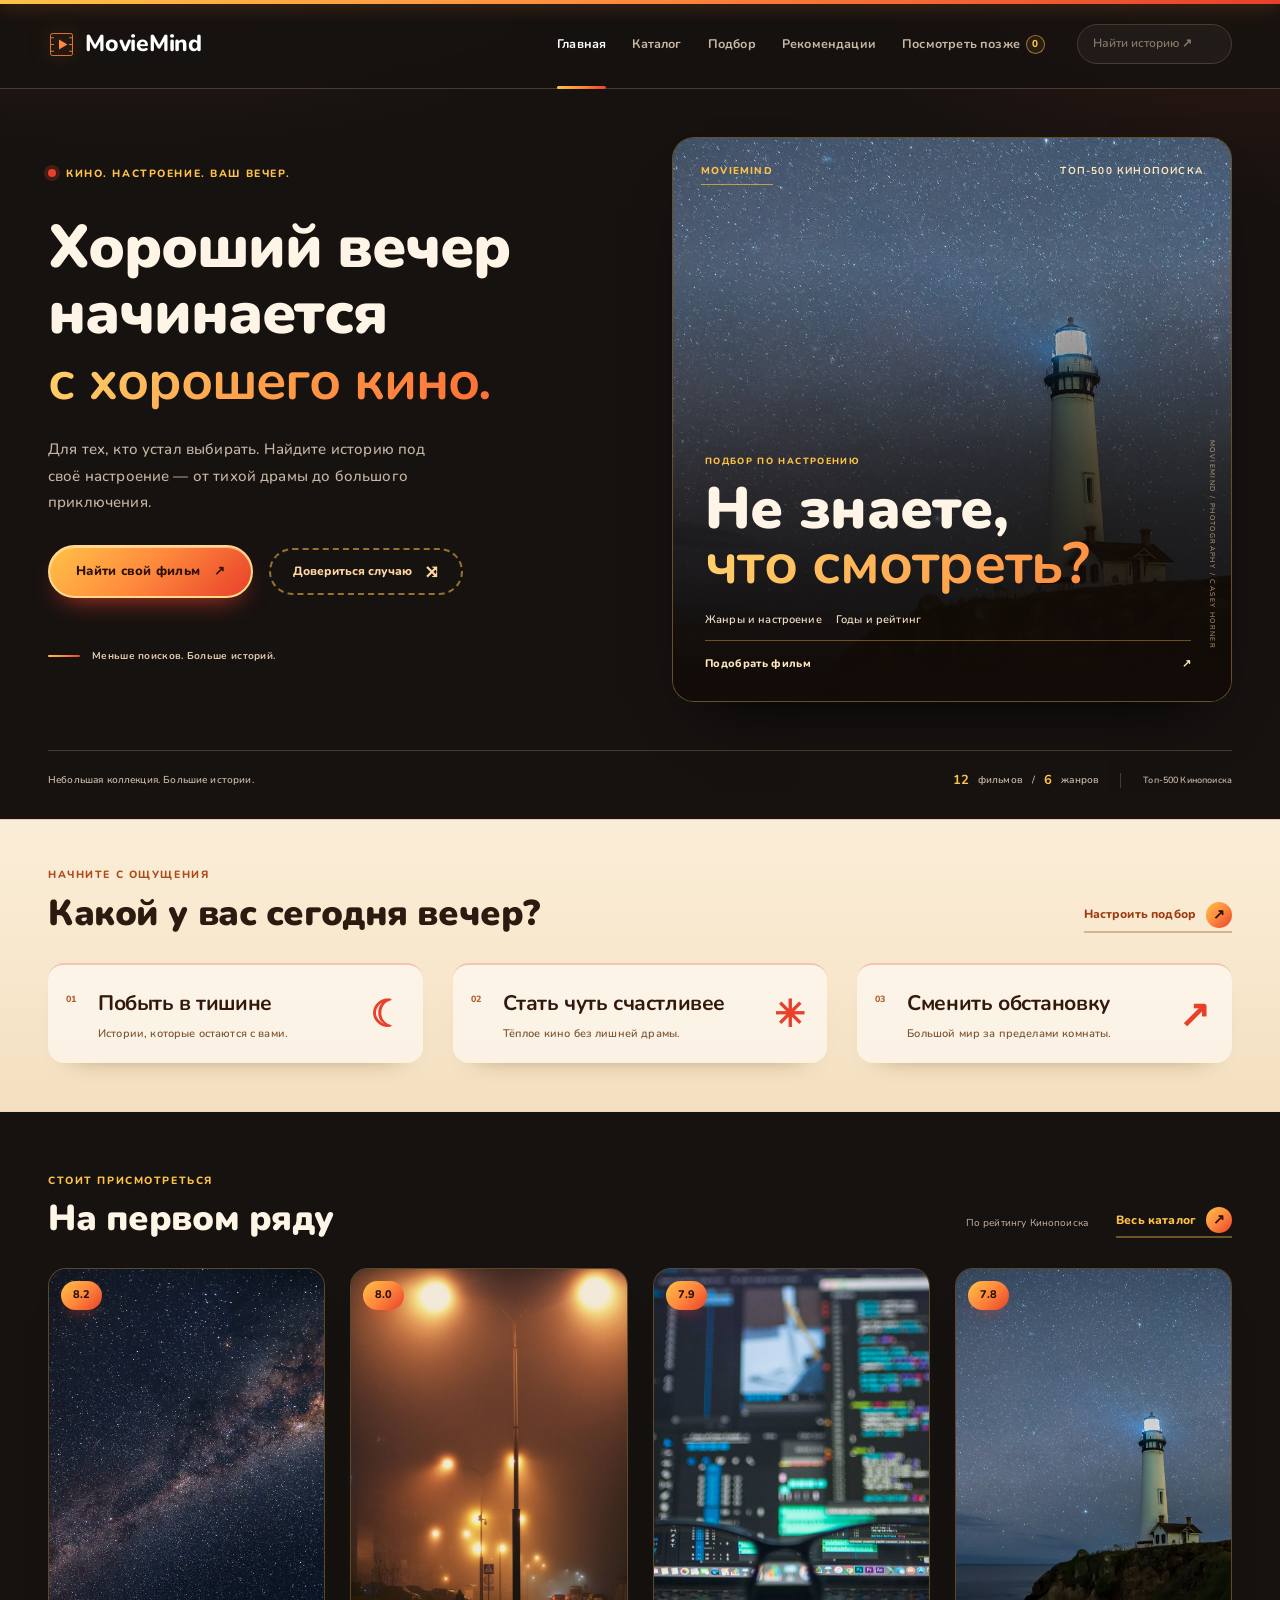
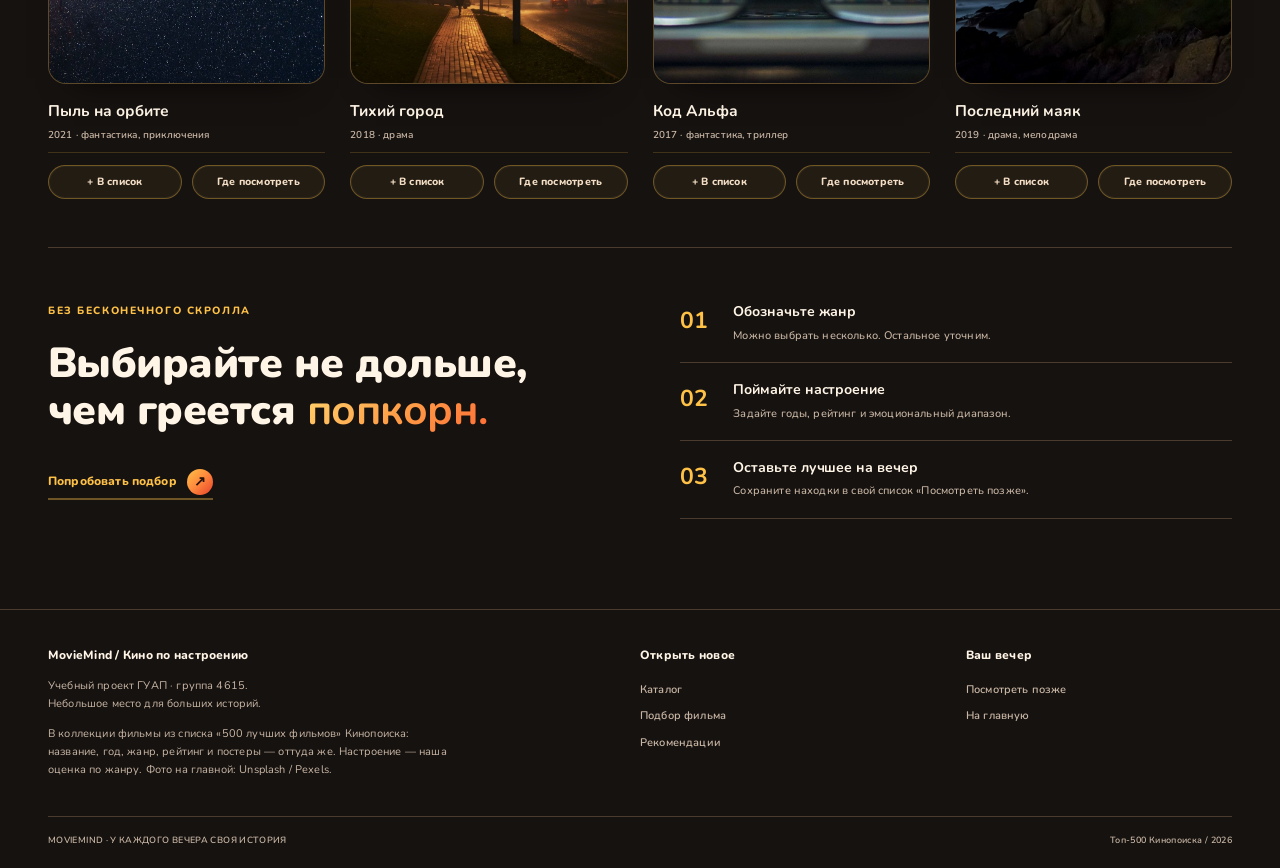
==== commit 5a773660: "Add files via upload Добавлены 494 реальных фильма" ====
--- a/index.html
+++ b/index.html
@@ -25,12 +25,12 @@
  </div>
  <article class="feature" aria-labelledby="featureTitle">
   <img class="feature-art" src="assets/photo-1.jpg" alt="Фотография маяка на скалистом берегу под звёздным небом" fetchpriority="high" width="1200" height="1500">
-  <div class="feature-top"><span>В ФОКУСЕ</span><span>01 / 12</span></div>
-  <div class="feature-info"><p class="eyebrow">История о втором шансе</p><h2 id="featureTitle">Последний<br><em>маяк</em></h2><p class="feature-meta">2019 <span>Драма / Мелодрама</span> 7.8 <small>демо-рейтинг</small></p><button class="feature-link" id="featureBtn" type="button">Подробнее о фильме <span aria-hidden="true">↗</span></button></div>
+  <div class="feature-top"><span>MOVIEMIND</span><span>ТОП-500 КИНОПОИСКА</span></div>
+  <div class="feature-info"><p class="eyebrow">Подбор по настроению</p><h2 id="featureTitle">Не знаете,<br><em>что смотреть?</em></h2><p class="feature-meta"><span>Жанры и настроение</span> <span>Годы и рейтинг</span></p><button class="feature-link" id="featureBtn" type="button">Подобрать фильм <span aria-hidden="true">↗</span></button></div>
   <span class="feature-side">MOVIEMIND / PHOTOGRAPHY / CASEY HORNER</span>
  </article>
 </section>
-<div class="collection-line wrap"><span>Небольшая коллекция. Большие истории.</span><div><b id="statMovies">12</b> фильмов <span aria-hidden="true">/</span> <b id="statGenres">6</b> жанров <span class="collection-note">Демонстрационная коллекция</span></div></div>
+<div class="collection-line wrap"><span>Небольшая коллекция. Большие истории.</span><div><b id="statMovies">12</b> фильмов <span aria-hidden="true">/</span> <b id="statGenres">6</b> жанров <span class="collection-note">Топ-500 Кинопоиска</span></div></div>
 <section class="mood-section" aria-labelledby="moodHeading"><div class="wrap">
  <div class="row-head"><div><p class="eyebrow">НАЧНИТЕ С ОЩУЩЕНИЯ</p><h2 id="moodHeading">Какой у вас сегодня вечер?</h2></div><a class="editorial-link" href="picker.html">Настроить подбор <span aria-hidden="true">↗</span></a></div>
  <div class="mood-collections">
@@ -40,7 +40,7 @@
  </div>
 </div></section>
 <section class="wrap selection-section" aria-labelledby="selectionHeading">
- <div class="row-head"><div><p class="eyebrow">СТОИТ ПРИСМОТРЕТЬСЯ</p><h2 id="selectionHeading">На первом ряду</h2></div><div class="selection-nav"><span>По демо-рейтингу</span><a class="editorial-link" href="catalog.html">Весь каталог <span aria-hidden="true">↗</span></a></div></div>
+ <div class="row-head"><div><p class="eyebrow">СТОИТ ПРИСМОТРЕТЬСЯ</p><h2 id="selectionHeading">На первом ряду</h2></div><div class="selection-nav"><span>По рейтингу Кинопоиска</span><a class="editorial-link" href="catalog.html">Весь каталог <span aria-hidden="true">↗</span></a></div></div>
  <div class="home-grid" id="topRow"></div>
 </section>
 <section class="wrap about-selection" aria-labelledby="aboutHeading">
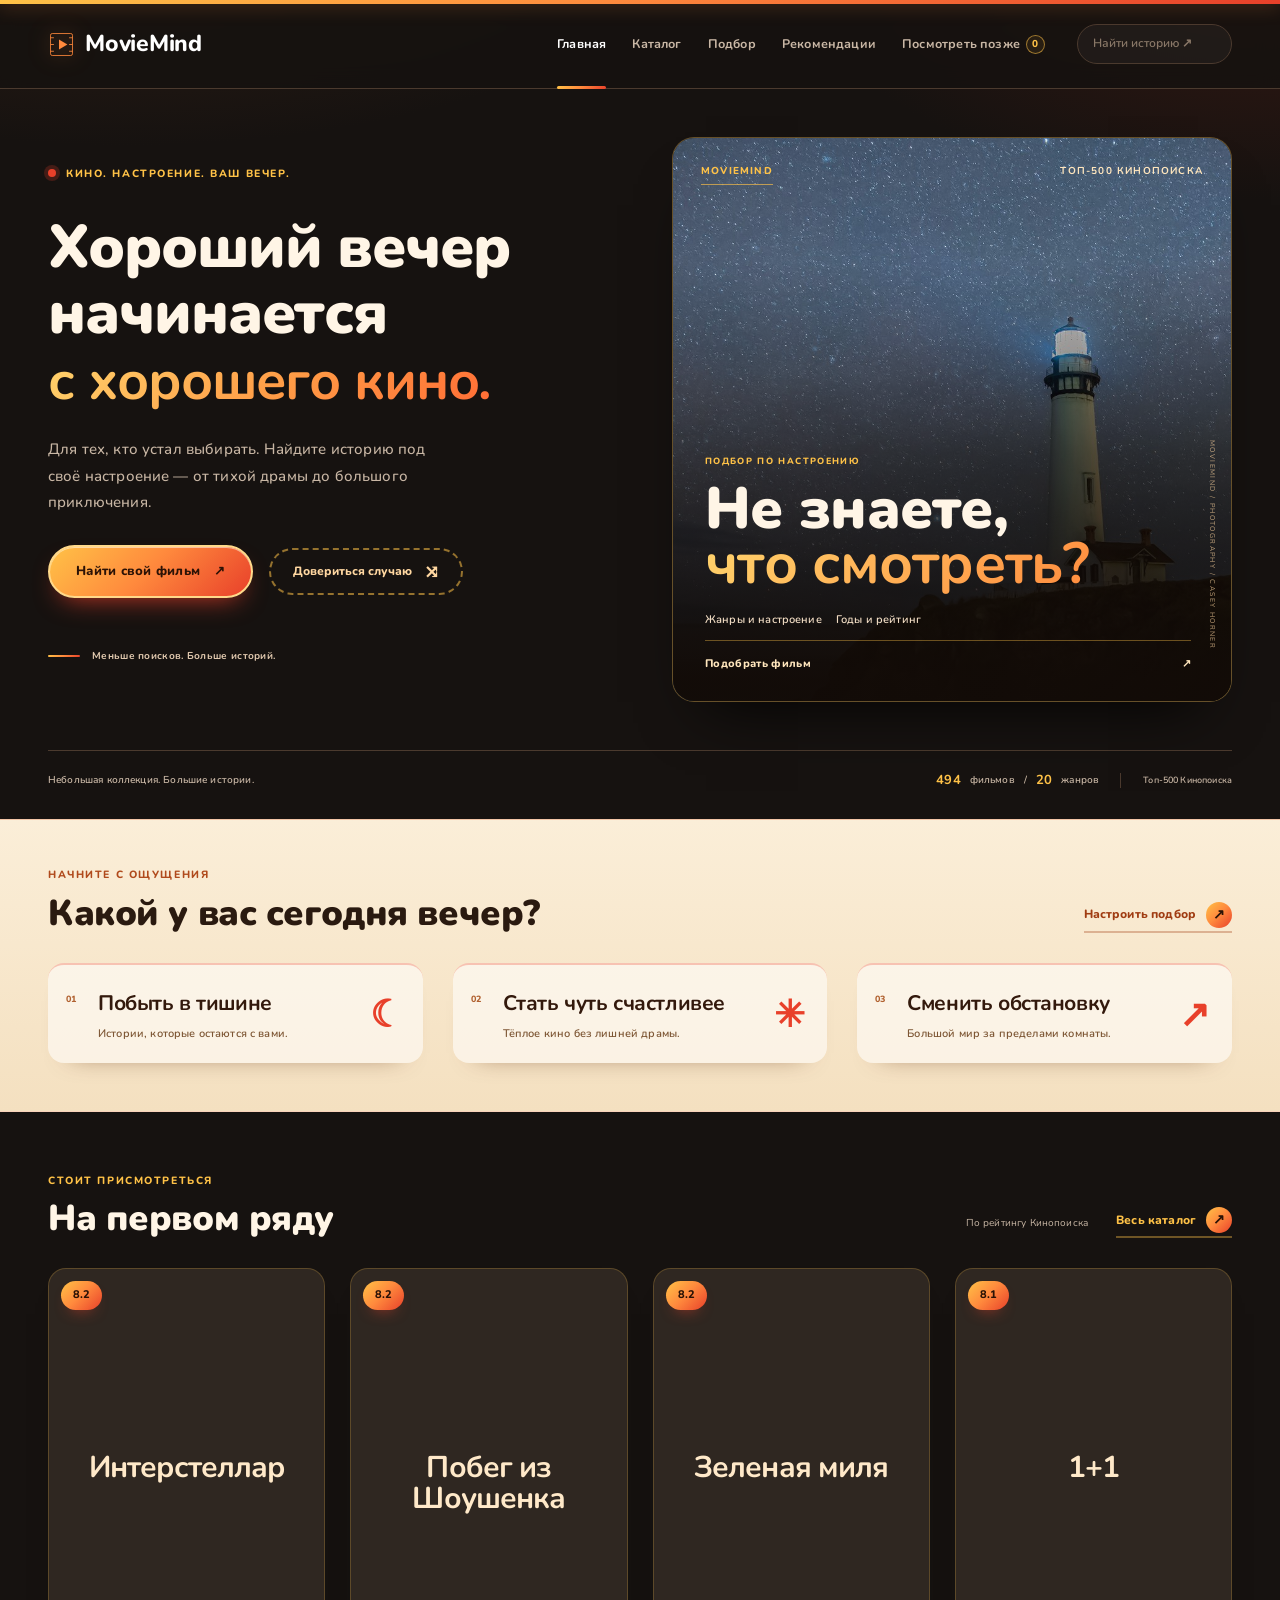
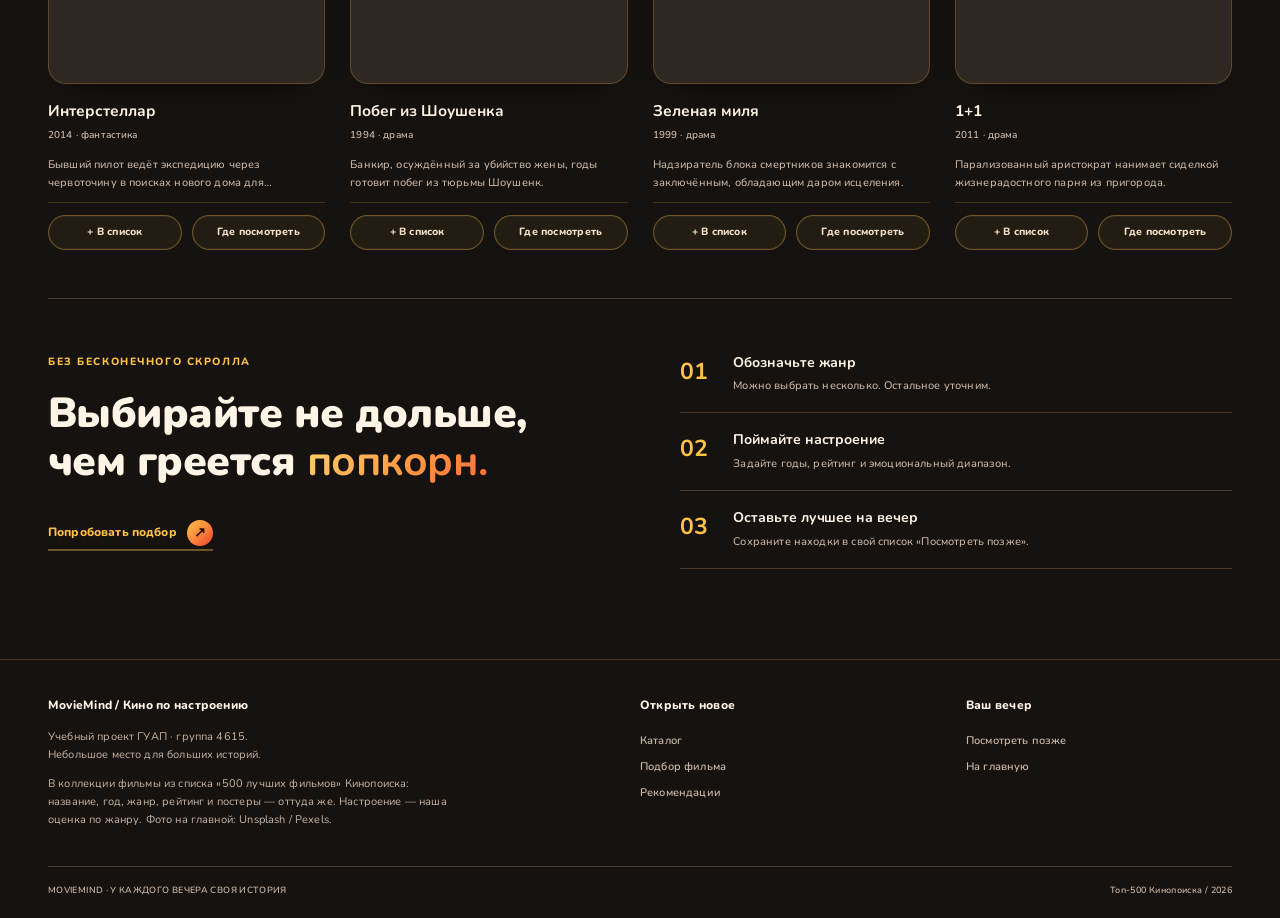
==== commit 5303159e: "всё закончено" ====
--- a/index.html
+++ b/index.html
@@ -49,5 +49,5 @@
 </section>
 </main>
 <div id="site-footer"></div>
-<script src="data/movies.js"></script><script src="data/availability.js"></script><script src="func.js" defer></script>
+<script src="data/movies.js"></script><script src="data/descriptions.js"></script><script src="data/availability.js"></script><script src="func.js" defer></script>
 </body></html>
--- a/style.css
+++ b/style.css
@@ -2,7 +2,7 @@
 :root{--bg:#10191d;--surface:#172228;--surface-2:#1d2a30;--border:#344146;--text:#f3efe5;--muted:#adb8b8;--accent:#ebad7c;--paper:#e9e6dc;--ink:#203034;--r:3px;--serif:Georgia,'Times New Roman',serif}
 *{box-sizing:border-box}html{scroll-behavior:smooth;scroll-padding-top:28px}body{margin:0;background:var(--bg);color:var(--text);font:15px/1.6 -apple-system,BlinkMacSystemFont,'Segoe UI',Arial,sans-serif}a{color:inherit;text-decoration:none}button,input,select{font:inherit;color:inherit}button,a,input,select{-webkit-tap-highlight-color:transparent}button{cursor:pointer;touch-action:manipulation}:focus-visible{outline:2px solid var(--accent);outline-offset:5px}[hidden]{display:none!important}img{display:block;max-width:100%}.wrap{width:min(1320px,100% - 96px);margin-inline:auto}h1,h2,h3,p{margin-top:0}h1,h2{font-family:var(--serif);font-weight:400;letter-spacing:-.045em;line-height:1.08}h1{font-size:clamp(42px,5.25vw,76px)}h2{font-size:clamp(30px,3vw,44px);margin-bottom:24px}h3{line-height:1.35}em{font-weight:400;color:var(--accent)}.eyebrow{font-size:10px;font-weight:650;letter-spacing:.16em;text-transform:uppercase;color:var(--muted);margin-bottom:20px}.lead{font-size:15px;line-height:1.8;color:var(--muted);max-width:460px}.meta,.note{font-size:12px;color:var(--muted)}.meta{margin-bottom:8px}.note{margin:12px 0}.header{border-bottom:1px solid var(--border)}.header-in{min-height:88px;display:flex;align-items:center;gap:32px}.logo{font-size:23px;letter-spacing:-1.2px;font-weight:750;white-space:nowrap;display:flex;gap:10px;align-items:center}.logo svg{width:27px;height:27px;color:var(--accent)}nav{display:flex;gap:26px;align-self:stretch;margin-left:auto}nav a{display:flex;align-items:center;gap:6px;position:relative;font-size:12px;white-space:nowrap;color:var(--muted)}nav a:hover,nav a.active{color:var(--text)}nav a.active:after{content:'';height:2px;background:var(--accent);position:absolute;bottom:-1px;left:0;right:0}.count{font-size:10px;border:1px solid var(--border);border-radius:50%;min-width:19px;height:19px;display:grid;place-items:center}.quick{margin:0;width:155px}.quick input.input{width:100%;background:transparent;border:0;border-bottom:1px solid var(--border);padding:9px 0;font-size:12px;border-radius:0}.skip-link{position:absolute;left:20px;top:-60px;background:var(--paper);color:var(--ink);padding:10px;z-index:100}.skip-link:focus{top:10px}
 .btn{display:inline-flex;align-items:center;justify-content:center;gap:26px;border:1px solid transparent;border-radius:var(--r);padding:13px 20px;font-size:12px;font-weight:650;line-height:1.6;text-align:center;transition:background .18s,transform .18s}.btn-main{background:var(--accent);color:#152125}.btn-main:hover{background:#f4c099;transform:translateY(-2px)}.btn-ghost{background:transparent;border-color:var(--border);color:var(--text)}.btn-ghost:hover{background:var(--surface-2);border-color:var(--muted)}.text-btn,.editorial-link{font-size:12px;font-weight:550;background:none;border:0;padding:0;color:var(--text);display:inline-flex;align-items:center;gap:20px}.text-btn:hover,.editorial-link:hover{color:var(--accent)}.text-btn span,.editorial-link span{font-size:21px;line-height:1}.hero{display:grid;grid-template-columns:1fr 1fr;gap:64px;padding-top:48px;padding-bottom:48px;align-items:center}.hero-copy{padding-bottom:10px}.hero-copy .eyebrow{display:flex;align-items:center;gap:10px;margin-bottom:32px}.live-dot{width:6px;height:6px;background:var(--accent);border-radius:50%}.hero h1{margin-bottom:24px}.hero h1 em{font-size:.91em}.hero .lead{max-width:395px;font-size:14px}.hero-btns{display:flex;gap:24px;align-items:center;margin-top:30px;flex-wrap:wrap}.hero-caption{display:flex;gap:12px;align-items:center;color:var(--muted);font-size:10px;margin-top:50px;letter-spacing:.03em}.caption-rule{width:32px;height:1px;background:var(--muted)}.feature{height:565px;position:relative;overflow:hidden;background:#243f48}.feature-art{width:100%;height:100%;object-fit:cover;object-position:center 40%}.feature:after{content:'';position:absolute;inset:0;background:linear-gradient(0deg,rgba(8,20,25,.98),transparent 65%);pointer-events:none}.feature-top{position:absolute;top:25px;left:28px;right:28px;display:flex;justify-content:space-between;font-size:10px;letter-spacing:.12em;color:#f7edda;z-index:1}.feature-top span:first-child{border-bottom:1px solid #d6cab3;padding-bottom:4px}.feature-info{position:absolute;bottom:28px;left:32px;right:40px;z-index:1}.feature-info .eyebrow{font-size:9px;color:#d3c3aa;margin-bottom:12px}.feature h2{font-size:58px;line-height:.95;margin-bottom:20px}.feature h2 em{color:var(--text)}.feature-meta{font-size:11px;color:#d8d7cd;display:flex;flex-wrap:wrap;gap:14px}.feature-meta small{font-size:9px;opacity:.75}.feature-link{padding:13px 0 0;border:0;border-top:1px solid #516169;background:none;color:var(--text);font-size:11px;width:100%;display:flex;justify-content:space-between}.feature-link:hover{color:var(--accent)}.feature-side{position:absolute;right:13px;bottom:52px;writing-mode:vertical-rl;font-size:7px;letter-spacing:.2em;color:#a4b4b7;z-index:1}.collection-line{display:flex;justify-content:space-between;align-items:center;border-top:1px solid var(--border);padding:19px 0 24px;color:var(--muted);font-size:10px;gap:20px}.collection-line>div{display:flex;gap:9px;align-items:center}.collection-line b{color:var(--text);font-size:12px}.collection-line .collection-note{border-left:1px solid var(--border);margin-left:12px;padding-left:22px;font-size:9px}
-.mood-section{background:var(--paper);color:var(--ink);padding:46px 0 48px;margin-top:4px}.row-head{display:flex;align-items:flex-end;justify-content:space-between;gap:24px;margin-bottom:30px}.row-head h2{margin:0}.row-head .eyebrow{margin-bottom:10px}.mood-section .eyebrow{color:#5b6867}.mood-section .editorial-link{color:var(--ink)}.mood-collections{display:grid;grid-template-columns:repeat(3,1fr);gap:30px}.mood-collection{display:grid;grid-template-columns:20px 1fr 35px;gap:12px;padding-top:24px;border-top:1px solid #b9bdb6;align-items:center;transition:transform .2s}.mood-collection:hover{transform:translateY(-4px)}.mood-number{font-size:9px;align-self:start;padding-top:3px;color:#626f6d}.mood-collection h3{font-family:var(--serif);font-size:21px;letter-spacing:-.02em;font-weight:400;margin-bottom:6px}.mood-collection p{font-size:11px;color:#546361;margin:0}.mood-symbol{font-family:var(--serif);font-size:37px;line-height:1;color:#536b64}.selection-section{padding-top:60px;padding-bottom:48px}.selection-nav{display:flex;align-items:center;gap:28px}.selection-nav>span{font-size:10px;color:var(--muted)}.home-grid{display:grid;grid-template-columns:repeat(4,minmax(0,1fr));gap:25px}.card{min-width:0;display:flex;flex-direction:column}.poster{position:relative;aspect-ratio:2/3;background:#29404a;overflow:hidden;isolation:isolate}.poster img{position:absolute;inset:0;width:100%;height:100%;object-fit:cover;transition:transform .5s;z-index:1}.card:hover .poster img{transform:scale(1.035)}.poster-title{position:absolute;left:16px;right:16px;top:44%;font-family:var(--serif);font-size:30px;text-align:center;line-height:1.05;letter-spacing:-.03em}.poster img+.poster-title{display:none}.badge{position:absolute;top:12px;left:12px;background:var(--paper);color:var(--ink);font-size:11px;font-weight:750;padding:4px 9px;z-index:2}.mood{display:none}.card-body{padding-top:16px;display:flex;flex-direction:column;flex:1}.card h3{font-size:15px;font-weight:550;margin:0 0 5px;letter-spacing:-.02em}.card .meta{font-size:10px;min-height:16px;color:var(--muted)}.desc{font-size:11px;color:var(--muted);margin:4px 0 10px;display:-webkit-box;-webkit-line-clamp:2;-webkit-box-orient:vertical;overflow:hidden}.home-grid .desc{display:none}.actions{display:flex;gap:8px;margin-top:auto;padding-top:14px;border-top:1px solid var(--border)}.actions .btn{padding:6px 5px;font-size:10px;flex:1;gap:5px;border:0;background:none;white-space:nowrap}.actions .btn:hover{color:var(--accent);background:var(--surface-2)}.actions .later-btn{border-right:1px solid var(--border);border-radius:0}.later-btn.on{color:var(--accent)}.match{height:3px;background:var(--surface-2);margin:1px 0 12px}.match span{display:block;height:100%;background:var(--accent)}.about-selection{border-top:1px solid var(--border);padding:54px 0 60px;display:grid;grid-template-columns:1fr 1fr;gap:80px}.about-selection h2{font-size:42px;line-height:1.14}.about-selection .editorial-link{margin-top:10px}.editorial-steps{padding:0;margin:0;list-style:none}.editorial-steps li{display:flex;gap:25px;border-bottom:1px solid var(--border);padding:17px 0}.editorial-steps li:first-child{padding-top:0}.editorial-steps li>span{font-family:var(--serif);font-size:23px;color:var(--accent)}.editorial-steps h3{font-size:14px;font-weight:550;margin-bottom:5px}.editorial-steps p{font-size:11px;color:var(--muted);margin:0}
+.mood-section{background:var(--paper);color:var(--ink);padding:46px 0 48px;margin-top:4px}.row-head{display:flex;align-items:flex-end;justify-content:space-between;gap:24px;margin-bottom:30px}.row-head h2{margin:0}.row-head .eyebrow{margin-bottom:10px}.mood-section .eyebrow{color:#5b6867}.mood-section .editorial-link{color:var(--ink)}.mood-collections{display:grid;grid-template-columns:repeat(3,1fr);gap:30px}.mood-collection{display:grid;grid-template-columns:20px 1fr 35px;gap:12px;padding-top:24px;border-top:1px solid #b9bdb6;align-items:center;transition:transform .2s}.mood-collection:hover{transform:translateY(-4px)}.mood-number{font-size:9px;align-self:start;padding-top:3px;color:#626f6d}.mood-collection h3{font-family:var(--serif);font-size:21px;letter-spacing:-.02em;font-weight:400;margin-bottom:6px}.mood-collection p{font-size:11px;color:#546361;margin:0}.mood-symbol{font-family:var(--serif);font-size:37px;line-height:1;color:#536b64}.selection-section{padding-top:60px;padding-bottom:48px}.selection-nav{display:flex;align-items:center;gap:28px}.selection-nav>span{font-size:10px;color:var(--muted)}.home-grid{display:grid;grid-template-columns:repeat(4,minmax(0,1fr));gap:25px}.card{min-width:0;display:flex;flex-direction:column}.poster{position:relative;aspect-ratio:2/3;background:#29404a;overflow:hidden;isolation:isolate}.poster img{position:absolute;inset:0;width:100%;height:100%;object-fit:cover;transition:transform .5s;z-index:1}.card:hover .poster img{transform:scale(1.035)}.poster-title{position:absolute;left:16px;right:16px;top:44%;font-family:var(--serif);font-size:30px;text-align:center;line-height:1.05;letter-spacing:-.03em}.poster img+.poster-title{display:none}.badge{position:absolute;top:12px;left:12px;background:var(--paper);color:var(--ink);font-size:11px;font-weight:750;padding:4px 9px;z-index:2}.mood{display:none}.card-body{padding-top:16px;display:flex;flex-direction:column;flex:1}.card h3{font-size:15px;font-weight:550;margin:0 0 5px;letter-spacing:-.02em}.card .meta{font-size:10px;min-height:16px;color:var(--muted)}.desc{font-size:11px;color:var(--muted);margin:4px 0 10px;display:-webkit-box;-webkit-line-clamp:2;-webkit-box-orient:vertical;overflow:hidden}.actions{display:flex;gap:8px;margin-top:auto;padding-top:14px;border-top:1px solid var(--border)}.actions .btn{padding:6px 5px;font-size:10px;flex:1;gap:5px;border:0;background:none;white-space:nowrap}.actions .btn:hover{color:var(--accent);background:var(--surface-2)}.actions .later-btn{border-right:1px solid var(--border);border-radius:0}.later-btn.on{color:var(--accent)}.match{height:3px;background:var(--surface-2);margin:1px 0 12px}.match span{display:block;height:100%;background:var(--accent)}.about-selection{border-top:1px solid var(--border);padding:54px 0 60px;display:grid;grid-template-columns:1fr 1fr;gap:80px}.about-selection h2{font-size:42px;line-height:1.14}.about-selection .editorial-link{margin-top:10px}.editorial-steps{padding:0;margin:0;list-style:none}.editorial-steps li{display:flex;gap:25px;border-bottom:1px solid var(--border);padding:17px 0}.editorial-steps li:first-child{padding-top:0}.editorial-steps li>span{font-family:var(--serif);font-size:23px;color:var(--accent)}.editorial-steps h3{font-size:14px;font-weight:550;margin-bottom:5px}.editorial-steps p{font-size:11px;color:var(--muted);margin:0}
 .page-head{padding:46px 0 30px;border-bottom:1px solid var(--border)}.page-head h1{font-size:52px;margin:16px 0}.page-head .lead{margin-bottom:0}.crumbs{font-size:10px;color:var(--muted)}.crumbs a:hover{color:var(--accent)}section.wrap:not(.hero):not(.selection-section):not(.about-selection){padding-top:36px;padding-bottom:24px}.layout{display:grid;grid-template-columns:228px minmax(0,1fr);gap:40px}.layout>div{min-width:0}.filters{border-right:1px solid var(--border);padding-right:24px;align-self:start}.panel{background:var(--surface);border:1px solid var(--border);padding:28px}.f-title{font-size:11px;font-weight:650;margin:22px 0 10px;color:var(--muted)}.f-title:first-child{margin-top:0}.row2{display:flex;gap:8px}.row2>*{min-width:0;flex:1}.input{width:100%;border:1px solid var(--border);border-radius:var(--r);background:var(--surface);padding:11px 12px;font-size:12px}.input::placeholder{color:var(--muted);opacity:.8}input[type=range]{width:100%;accent-color:var(--accent)}.chips{display:flex;flex-wrap:wrap;gap:7px}.chip{border:1px solid var(--border);border-radius:var(--r);background:none;padding:6px 10px;font-size:11px;transition:background .15s}.chip:hover{border-color:var(--muted)}.chip.active{background:var(--accent);border-color:var(--accent);color:var(--ink)}.toolbar{display:flex;gap:10px;align-items:center;margin-bottom:20px;flex-wrap:wrap}.toolbar>.input{flex:1;min-width:155px}.toolbar select.input{flex:0 0 auto;width:auto}.toolbar select{color-scheme:dark}#filtersBtn{display:none}.grid{display:grid;grid-template-columns:repeat(auto-fill,minmax(190px,1fr));gap:34px 24px;margin-top:24px}.msg{padding:30px;color:var(--muted);border:1px dashed var(--border);font-size:13px;margin:20px 0}.msg a{color:var(--accent)}.msg .btn-main{color:var(--ink)}.msg.error{border-color:#c47b73;color:#edaaa2}.msg.warn{border-color:var(--accent)}.wizard{max-width:720px;margin:auto;padding:36px 42px}.progress{height:2px;background:var(--border);margin-bottom:14px}.progress span{height:100%;display:block;background:var(--accent);width:50%;transition:width .2s}.pane{display:none;padding:25px 0}.pane.active{display:block}.pane h2{font-size:32px;margin-bottom:26px}.wizard .chips{gap:10px}.wizard .chip{padding:12px 18px;font-size:13px}.mood-box{padding:16px;border:1px solid var(--border)}.mood-preview{display:flex;align-items:center;gap:10px;margin-bottom:12px;font-size:12px;color:var(--accent)}.mood-face-sm{font-size:22px}.mood-field{display:flex;align-items:center;gap:8px;color:var(--muted);font-size:12px}.mood-field .input{width:100%}.wiz-actions{display:flex;justify-content:space-between;border-top:1px solid var(--border);padding-top:22px;margin-top:12px}.tag{padding:5px 10px;border:1px solid var(--border);font-size:11px}.tag.demo-label{border-color:#6a6655;color:#e4c7a4}.source-disclaimer{font-size:12px;color:var(--muted);border-left:2px solid var(--accent);padding-left:12px}
  dialog{background:var(--surface);border:1px solid var(--border);color:var(--text);padding:32px;max-width:720px;width:calc(100% - 32px);max-height:calc(100dvh - 48px);overflow:auto;border-radius:4px}dialog::backdrop{background:rgba(4,12,15,.85);backdrop-filter:blur(6px)}dialog h3{font-family:var(--serif);font-size:30px;font-weight:400;line-height:1.1}dialog p{font-size:13px}dialog .src{display:flex;justify-content:space-between;gap:12px;padding:13px 0;border-bottom:1px solid var(--border)}dialog .src a{color:var(--accent)}.movie-detail{display:grid;grid-template-columns:180px 1fr;gap:25px}.detail-poster{width:180px;aspect-ratio:2/3;object-fit:cover}.detail-copy h3{margin:12px 0}.detail-copy .actions{margin-bottom:20px}.detail-copy .actions .btn{font-size:12px}.detail-copy .meta{font-size:11px}.dialog-close{float:right;background:none;border:1px solid var(--border);color:var(--text);padding:5px 12px;font-size:20px;line-height:1;margin-bottom:12px}.detail-launch{padding:0;border:0;background:none;text-align:left;font:inherit;color:inherit;text-decoration-thickness:1px;text-underline-offset:4px}.detail-launch:hover{text-decoration:underline}.poster-button{width:100%;border:0;padding:0;display:block;text-align:inherit}.poster-button:focus-visible{outline-offset:4px}#toast{position:fixed;bottom:24px;left:50%;transform:translate(-50%,15px);max-width:calc(100% - 32px);background:var(--paper);color:var(--ink);padding:12px 22px;font-size:12px;opacity:0;pointer-events:none;transition:opacity .2s,transform .2s;z-index:100;box-shadow:0 10px 40px #0005}#toast.show{opacity:1;transform:translate(-50%,0)}footer{border-top:1px solid var(--border);padding:36px 0 20px;margin-top:30px}.f-cols{display:grid;grid-template-columns:2fr 1fr 1fr;gap:60px;font-size:11px;color:var(--muted)}.f-cols b{display:block;color:var(--text);font-size:12px;margin-bottom:12px}.f-cols a{display:block;padding:4px 0}.f-cols a:hover{color:var(--accent)}.f-cols p{max-width:410px;font-size:11px}.footer-bottom{display:flex;justify-content:space-between;gap:20px;border-top:1px solid var(--border);margin-top:26px;padding-top:16px;color:var(--muted);font-size:9px;letter-spacing:.04em}
 @media(min-width:1440px){.hero{gap:90px}.feature{height:620px}.hero h1{font-size:80px}}@media(max-width:1120px){.wrap{width:calc(100% - 56px)}.header-in{gap:20px}nav{gap:18px}.quick{display:none}.hero{gap:34px}.feature{height:530px}.hero-btns{gap:18px}.home-grid{gap:18px}.layout{gap:24px;grid-template-columns:205px minmax(0,1fr)}.mood-collections{gap:20px}.mood-collection{grid-template-columns:14px 1fr 22px;gap:8px}.mood-collection h3{font-size:19px}.mood-symbol{font-size:28px}.hero h1{font-size:clamp(42px,5.5vw,66px)}}
